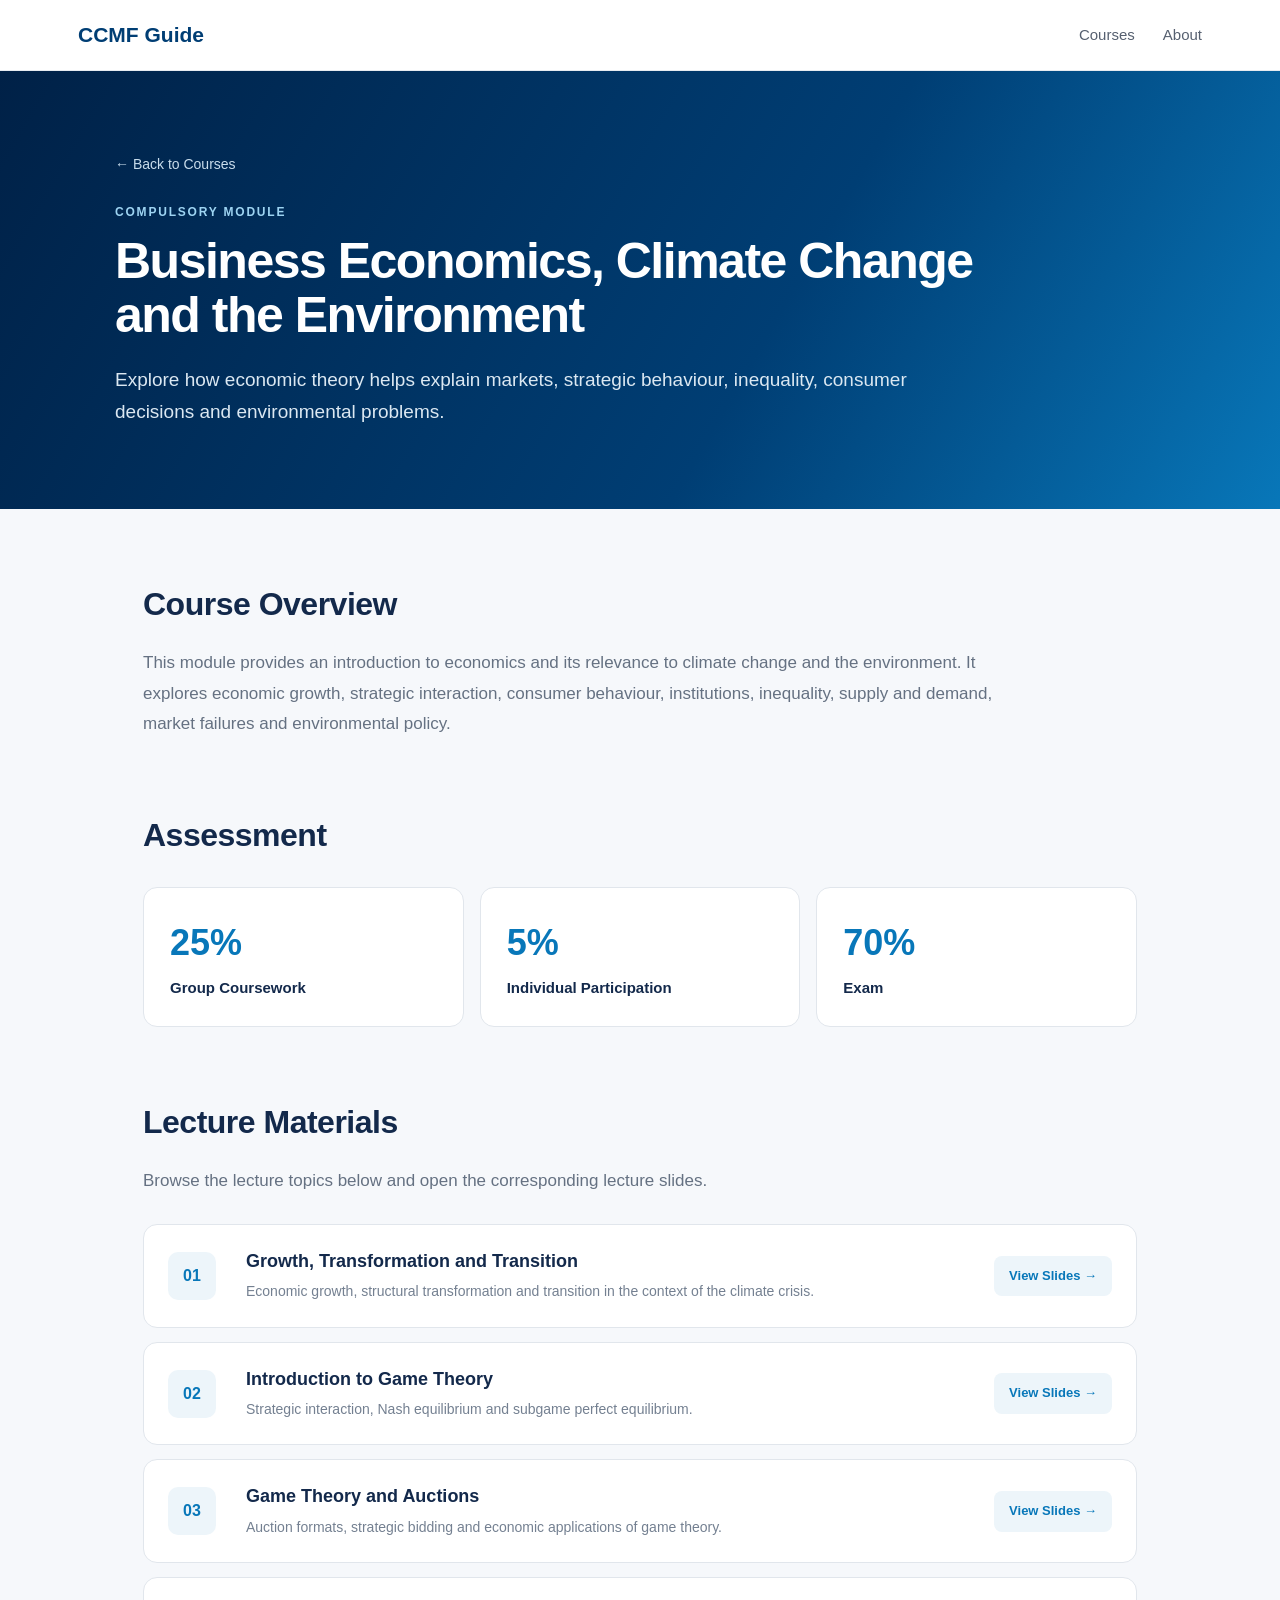
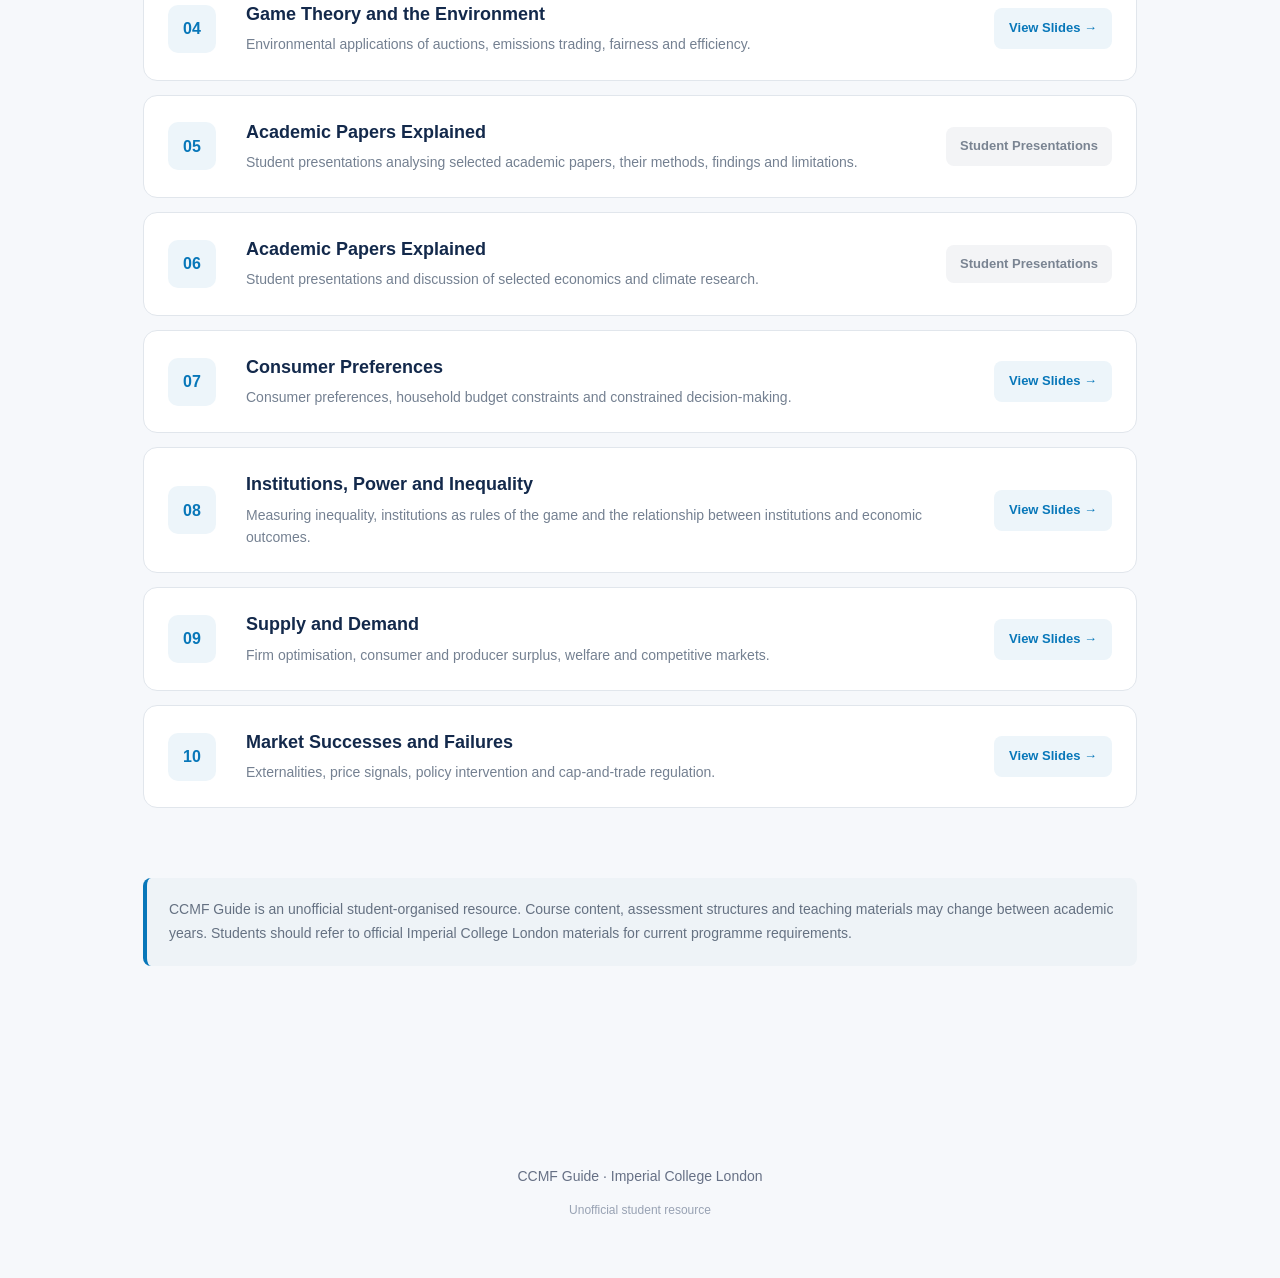
==== index.html @ 283e3bf5 "Update index.html" ====
<!DOCTYPE html>
<html lang="en">

<head>
  <meta charset="UTF-8">

  <meta
    name="viewport"
    content="width=device-width, initial-scale=1.0"
  >

  <title>
    Business Economics, Climate Change and the Environment | CCMF Guide
  </title>

  <link
    rel="stylesheet"
    href="style.css"
  >

  <style>

    .course-hero {
      background: linear-gradient(
        120deg,
        #002147,
        #003e74 60%,
        #0877b9
      );

      color: white;
      padding: 80px 28px;
    }


    .course-hero-inner {
      max-width: 1050px;
      margin: 0 auto;
    }


    .back-link {
      display: inline-block;
      margin-bottom: 28px;

      color: #c9ddec;
      font-size: 14px;
      text-decoration: none;
    }


    .back-link:hover {
      color: white;
    }


    .course-label {
      margin: 0 0 12px;

      color: #9dd4f2;

      font-size: 12px;
      font-weight: 700;

      letter-spacing: 1.8px;
      text-transform: uppercase;
    }


    .course-hero h1 {
      margin: 0 0 22px;

      max-width: 900px;

      font-size: 50px;
      line-height: 1.08;

      letter-spacing: -1.5px;
    }


    .course-subtitle {
      max-width: 800px;

      margin: 0;

      color: #dbe8f2;

      font-size: 19px;
      line-height: 1.7;
    }


    .course-container {
      max-width: 1050px;

      margin: 0 auto;

      padding: 70px 28px;
    }


    .course-section {
      margin-bottom: 70px;
    }


    .course-section h2 {
      margin: 0 0 18px;

      color: #13294b;

      font-size: 32px;

      letter-spacing: -0.5px;
    }


    .course-section > p {
      max-width: 880px;

      margin: 0;

      color: #657182;

      font-size: 17px;
      line-height: 1.8;
    }


    .assessment-grid {
      display: grid;

      grid-template-columns:
        repeat(3, 1fr);

      gap: 16px;

      margin-top: 26px;
    }


    .assessment-card {
      background: white;

      border: 1px solid #e1e6ec;

      border-radius: 14px;

      padding: 26px;
    }


    .assessment-value {
      margin-bottom: 4px;

      color: #0877b9;

      font-size: 36px;
      font-weight: 700;
    }


    .assessment-title {
      color: #13294b;

      font-size: 15px;
      font-weight: 600;
    }


    .lecture-list {
      display: flex;

      flex-direction: column;

      gap: 14px;

      margin-top: 28px;
    }


    .lecture {
      display: grid;

      grid-template-columns:
        58px 1fr auto;

      align-items: center;

      gap: 20px;

      padding: 24px;

      background: white;

      border: 1px solid #e1e6ec;

      border-radius: 14px;

      transition:
        transform 0.2s ease,
        box-shadow 0.2s ease,
        border-color 0.2s ease;
    }


    .lecture:hover {
      transform: translateY(-2px);

      border-color: #c8d7e4;

      box-shadow:
        0 10px 26px
        rgba(20, 50, 80, 0.08);
    }


    .lecture-number {
      width: 48px;
      height: 48px;

      display: flex;

      align-items: center;
      justify-content: center;

      border-radius: 10px;

      background: #edf5fa;

      color: #0877b9;

      font-weight: 700;
    }


    .lecture h3 {
      margin: 0 0 6px;

      color: #13294b;

      font-size: 18px;
      line-height: 1.4;
    }


    .lecture p {
      margin: 0;

      color: #748091;

      font-size: 14px;
      line-height: 1.6;
    }


    .slide-button {
      display: inline-block;

      padding: 10px 15px;

      border-radius: 8px;

      background: #edf5fa;

      color: #0877b9;

      font-size: 13px;
      font-weight: 600;

      text-decoration: none;

      white-space: nowrap;

      transition:
        background 0.2s ease,
        color 0.2s ease;
    }


    .slide-button:hover {
      background: #0877b9;
      color: white;
    }


    .presentation-label {
      display: inline-block;

      padding: 9px 14px;

      border-radius: 8px;

      background: #f3f4f6;

      color: #7a8492;

      font-size: 13px;
      font-weight: 600;

      white-space: nowrap;
    }


    .course-note {
      padding: 20px 22px;

      background: #eef3f7;

      border-left: 4px solid #0877b9;

      border-radius: 8px;

      color: #657182;

      font-size: 14px;
      line-height: 1.7;
    }


    @media (max-width: 760px) {

      .course-hero h1 {
        font-size: 40px;
      }


      .course-subtitle {
        font-size: 17px;
      }


      .assessment-grid {
        grid-template-columns: 1fr;
      }


      .lecture {
        grid-template-columns:
          50px 1fr;
      }


      .slide-button,
      .presentation-label {
        grid-column: 2;

        width: fit-content;

        margin-top: 4px;
      }

    }

  </style>

</head>


<body>


  <header class="navbar">

    <div class="nav-container">

      <a
        href="index.html"
        class="logo"
      >
        CCMF Guide
      </a>


      <nav>

        <a href="index.html#courses">
          Courses
        </a>

        <a href="index.html#about">
          About
        </a>

      </nav>

    </div>

  </header>



  <section class="course-hero">

    <div class="course-hero-inner">

      <a
        href="index.html"
        class="back-link"
      >
        ← Back to Courses
      </a>


      <p class="course-label">
        Compulsory Module
      </p>


      <h1>
        Business Economics, Climate Change and the Environment
      </h1>


      <p class="course-subtitle">

        Explore how economic theory helps explain
        markets, strategic behaviour, inequality,
        consumer decisions and environmental problems.

      </p>

    </div>

  </section>



  <main class="course-container">



    <section class="course-section">

      <h2>
        Course Overview
      </h2>


      <p>

        This module provides an introduction to economics
        and its relevance to climate change and the environment.

        It explores economic growth, strategic interaction,
        consumer behaviour, institutions, inequality,
        supply and demand, market failures
        and environmental policy.

      </p>

    </section>



    <section class="course-section">

      <h2>
        Assessment
      </h2>


      <div class="assessment-grid">


        <div class="assessment-card">

          <div class="assessment-value">
            25%
          </div>

          <div class="assessment-title">
            Group Coursework
          </div>

        </div>



        <div class="assessment-card">

          <div class="assessment-value">
            5%
          </div>

          <div class="assessment-title">
            Individual Participation
          </div>

        </div>



        <div class="assessment-card">

          <div class="assessment-value">
            70%
          </div>

          <div class="assessment-title">
            Exam
          </div>

        </div>


      </div>

    </section>



    <section class="course-section">

      <h2>
        Lecture Materials
      </h2>


      <p>

        Browse the lecture topics below and open
        the corresponding lecture slides.

      </p>



      <div class="lecture-list">



        <div class="lecture">

          <div class="lecture-number">
            01
          </div>


          <div>

            <h3>
              Growth, Transformation and Transition
            </h3>

            <p>
              Economic growth, structural transformation
              and transition in the context
              of the climate crisis.
            </p>

          </div>


          <a
            class="slide-button"
            href="slides/becce/BECCE%20-%20Lecture%201%20(1).pdf"
            target="_blank"
            rel="noopener noreferrer"
          >
            View Slides →
          </a>

        </div>



        <div class="lecture">

          <div class="lecture-number">
            02
          </div>


          <div>

            <h3>
              Introduction to Game Theory
            </h3>

            <p>
              Strategic interaction,
              Nash equilibrium
              and subgame perfect equilibrium.
            </p>

          </div>


          <a
            class="slide-button"
            href="slides/becce/BECCE%20-%20Lecture%202.pdf"
            target="_blank"
            rel="noopener noreferrer"
          >
            View Slides →
          </a>

        </div>



        <div class="lecture">

          <div class="lecture-number">
            03
          </div>


          <div>

            <h3>
              Game Theory and Auctions
            </h3>

            <p>
              Auction formats,
              strategic bidding
              and economic applications
              of game theory.
            </p>

          </div>


          <a
            class="slide-button"
            href="slides/becce/BECCE%20-%20Lecture%203%20-%20Stream%201.pdf"
            target="_blank"
            rel="noopener noreferrer"
          >
            View Slides →
          </a>

        </div>



        <div class="lecture">

          <div class="lecture-number">
            04
          </div>


          <div>

            <h3>
              Game Theory and the Environment
            </h3>

            <p>
              Environmental applications of auctions,
              emissions trading,
              fairness and efficiency.
            </p>

          </div>


          <a
            class="slide-button"
            href="slides/becce/BECCE%20-%20Lecture%204.pdf"
            target="_blank"
            rel="noopener noreferrer"
          >
            View Slides →
          </a>

        </div>



        <div class="lecture">

          <div class="lecture-number">
            05
          </div>


          <div>

            <h3>
              Academic Papers Explained
            </h3>

            <p>
              Student presentations analysing
              selected academic papers,
              their methods, findings
              and limitations.
            </p>

          </div>


          <span class="presentation-label">
            Student Presentations
          </span>

        </div>



        <div class="lecture">

          <div class="lecture-number">
            06
          </div>


          <div>

            <h3>
              Academic Papers Explained
            </h3>

            <p>
              Student presentations
              and discussion of selected
              economics and climate research.
            </p>

          </div>


          <span class="presentation-label">
            Student Presentations
          </span>

        </div>



        <div class="lecture">

          <div class="lecture-number">
            07
          </div>


          <div>

            <h3>
              Consumer Preferences
            </h3>

            <p>
              Consumer preferences,
              household budget constraints
              and constrained decision-making.
            </p>

          </div>


          <a
            class="slide-button"
            href="slides/becce/BECCE%20-%20Lecture%207.pdf"
            target="_blank"
            rel="noopener noreferrer"
          >
            View Slides →
          </a>

        </div>



        <div class="lecture">

          <div class="lecture-number">
            08
          </div>


          <div>

            <h3>
              Institutions, Power and Inequality
            </h3>

            <p>
              Measuring inequality,
              institutions as rules of the game
              and the relationship between
              institutions and economic outcomes.
            </p>

          </div>


          <a
            class="slide-button"
            href="slides/becce/BECCE%20-%20Lecture%208.pdf"
            target="_blank"
            rel="noopener noreferrer"
          >
            View Slides →
          </a>

        </div>



        <div class="lecture">

          <div class="lecture-number">
            09
          </div>


          <div>

            <h3>
              Supply and Demand
            </h3>

            <p>
              Firm optimisation,
              consumer and producer surplus,
              welfare
              and competitive markets.
            </p>

          </div>


          <a
            class="slide-button"
            href="slides/becce/BECCE%20-%20Lecture%209.pdf"
            target="_blank"
            rel="noopener noreferrer"
          >
            View Slides →
          </a>

        </div>



        <div class="lecture">

          <div class="lecture-number">
            10
          </div>


          <div>

            <h3>
              Market Successes and Failures
            </h3>

            <p>
              Externalities,
              price signals,
              policy intervention
              and cap-and-trade regulation.
            </p>

          </div>


          <a
            class="slide-button"
            href="slides/becce/BECCE%20-%20Lecture%2010.pdf"
            target="_blank"
            rel="noopener noreferrer"
          >
            View Slides →
          </a>

        </div>



      </div>

    </section>



    <section class="course-section">

      <div class="course-note">

        CCMF Guide is an unofficial student-organised resource.

        Course content, assessment structures
        and teaching materials may change
        between academic years.

        Students should refer to official
        Imperial College London materials
        for current programme requirements.

      </div>

    </section>


  </main>



  <footer>

    <p>
      CCMF Guide · Imperial College London
    </p>


    <p class="disclaimer">
      Unofficial student resource
    </p>

  </footer>


</body>

</html>
---- style.css ----
/* ------------------------------
   GLOBAL
-------------------------------- */

* {
  box-sizing: border-box;
}

html {
  scroll-behavior: smooth;
}

body {
  margin: 0;

  font-family:
    -apple-system,
    BlinkMacSystemFont,
    "Segoe UI",
    Roboto,
    Helvetica,
    Arial,
    sans-serif;

  color: #172033;

  background: #f6f8fb;

  line-height: 1.6;
}

a {
  text-decoration: none;
  color: inherit;
}


/* ------------------------------
   NAVIGATION
-------------------------------- */

.navbar {

  background: white;

  border-bottom: 1px solid #e7ebf0;

  position: sticky;

  top: 0;

  z-index: 100;
}


.nav-container {

  max-width: 1180px;

  margin: auto;

  padding: 18px 28px;

  display: flex;

  justify-content: space-between;

  align-items: center;
}


.logo {

  font-size: 21px;

  font-weight: 700;

  color: #003e74;
}


nav {

  display: flex;

  gap: 28px;
}


nav a {

  color: #566070;

  font-size: 15px;
}


nav a:hover {

  color: #003e74;
}


/* ------------------------------
   HERO
-------------------------------- */

.hero {

  min-height: 510px;

  display: flex;

  align-items: center;

  background:

    linear-gradient(
      120deg,
      #002147,
      #003e74 55%,
      #0877b9
    );

  color: white;
}


.hero-content {

  width: 100%;

  max-width: 1180px;

  margin: auto;

  padding: 90px 28px;
}


.hero-label {

  text-transform: uppercase;

  letter-spacing: 2px;

  font-size: 13px;

  font-weight: 600;

  opacity: 0.8;

  margin-bottom: 18px;
}


.hero h1 {

  font-size: 72px;

  line-height: 1;

  margin: 0 0 24px;

  letter-spacing: -2px;
}


.hero-description {

  max-width: 680px;

  font-size: 21px;

  color: #e5eef7;

  margin-bottom: 36px;
}


.primary-button {

  display: inline-block;

  background: white;

  color: #003e74;

  padding: 13px 22px;

  border-radius: 8px;

  font-weight: 600;

  transition: 0.2s;
}


.primary-button:hover {

  transform: translateY(-2px);

  box-shadow: 0 8px 20px rgba(0,0,0,0.15);
}


/* ------------------------------
   COURSES
-------------------------------- */

.courses-section {

  max-width: 1180px;

  margin: auto;

  padding: 90px 28px;
}


.section-heading {

  margin-bottom: 42px;
}


.section-label {

  color: #0877b9;

  font-size: 12px;

  font-weight: 700;

  letter-spacing: 1.6px;

  margin-bottom: 8px;
}


.section-heading h2,
.about-section h2 {

  margin: 0 0 12px;

  font-size: 38px;

  letter-spacing: -1px;

  color: #13294b;
}


.section-heading > p:last-child {

  color: #687385;

  font-size: 17px;
}


.course-grid {

  display: grid;

  grid-template-columns:
    repeat(3, 1fr);

  gap: 20px;
}


.course-card {

  background: white;

  border: 1px solid #e2e7ed;

  border-radius: 14px;

  min-height: 270px;

  padding: 28px;

  display: flex;

  flex-direction: column;

  transition: 0.2s ease;
}


.course-card h3 {

  color: #13294b;

  font-size: 20px;

  line-height: 1.3;

  margin: 18px 0 13px;
}


.course-card p {

  color: #697586;

  font-size: 15px;

  margin: 0;

  flex-grow: 1;
}


.course-number {

  color: #0877b9;

  font-size: 13px;

  font-weight: 700;

  letter-spacing: 1px;
}


.active-course {

  cursor: pointer;

  border-top:
    4px solid #0877b9;
}


.active-course:hover {

  transform:
    translateY(-5px);

  box-shadow:
    0 15px 35px rgba(20,50,80,0.10);
}


.view-course {

  margin-top: 24px;

  color: #0877b9;

  font-weight: 600;

  font-size: 14px;
}


.status {

  margin-top: 24px;

  color: #9aa3af;

  font-size: 13px;

  font-weight: 600;
}


/* ------------------------------
   ABOUT
-------------------------------- */

.about-section {

  background: white;

  border-top: 1px solid #e8ecf0;

  border-bottom: 1px solid #e8ecf0;
}


.about-section > div {

  max-width: 820px;

  margin: auto;

  padding: 85px 28px;
}


.about-section p {

  color: #687385;

  font-size: 17px;
}


/* ------------------------------
   FOOTER
-------------------------------- */

footer {

  text-align: center;

  padding: 45px 20px;

  color: #667085;

  font-size: 14px;
}


.disclaimer {

  font-size: 12px;

  color: #98a2b3;
}


/* ------------------------------
   RESPONSIVE
-------------------------------- */

@media (max-width: 900px) {

  .course-grid {

    grid-template-columns:
      repeat(2, 1fr);

  }


  .hero h1 {

    font-size: 55px;
  }

}


@media (max-width: 600px) {

  nav {

    display: none;
  }


  .hero {

    min-height: 430px;
  }


  .hero h1 {

    font-size: 44px;
  }


  .hero-description {

    font-size: 18px;
  }


  .course-grid {

    grid-template-columns: 1fr;
  }

}
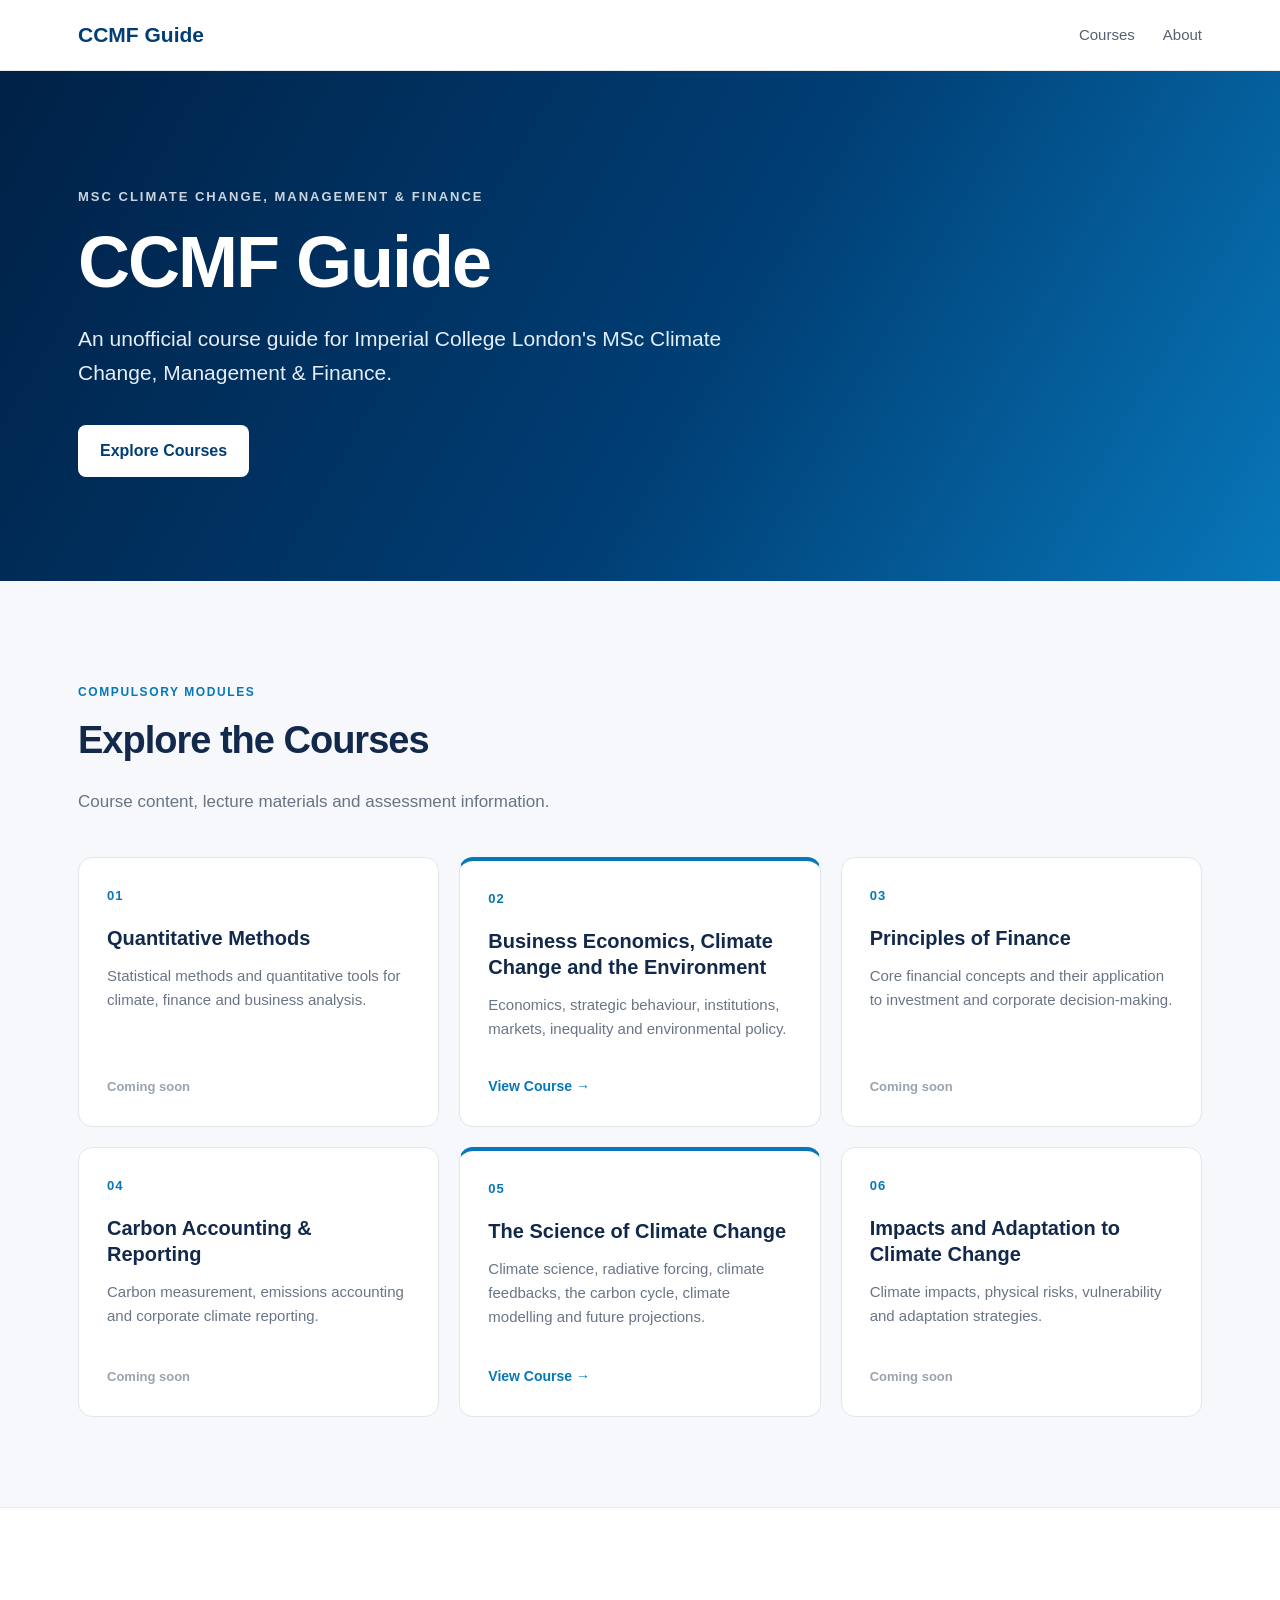
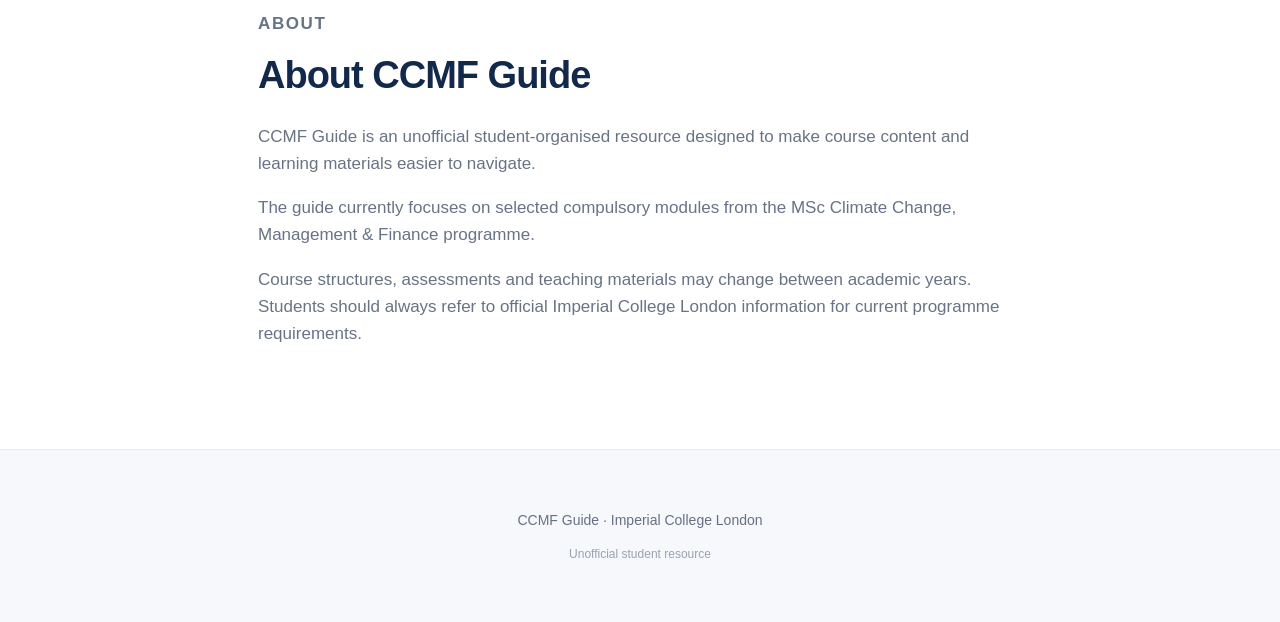
==== commit 8b874158: "Refactor index.html for better structure and clarity Removed extensive inline CSS styles and replace" ====
--- a/index.html
+++ b/index.html
@@ -2,6 +2,7 @@
 <html lang="en">
 
 <head>
+
   <meta charset="UTF-8">
 
   <meta
@@ -9,357 +10,20 @@
     content="width=device-width, initial-scale=1.0"
   >
 
-  <title>
-    Business Economics, Climate Change and the Environment | CCMF Guide
-  </title>
+  <title>CCMF Guide</title>
 
   <link
     rel="stylesheet"
     href="style.css"
   >
 
-  <style>
-
-    .course-hero {
-      background: linear-gradient(
-        120deg,
-        #002147,
-        #003e74 60%,
-        #0877b9
-      );
-
-      color: white;
-      padding: 80px 28px;
-    }
-
-
-    .course-hero-inner {
-      max-width: 1050px;
-      margin: 0 auto;
-    }
-
-
-    .back-link {
-      display: inline-block;
-      margin-bottom: 28px;
-
-      color: #c9ddec;
-      font-size: 14px;
-      text-decoration: none;
-    }
-
-
-    .back-link:hover {
-      color: white;
-    }
-
-
-    .course-label {
-      margin: 0 0 12px;
-
-      color: #9dd4f2;
-
-      font-size: 12px;
-      font-weight: 700;
-
-      letter-spacing: 1.8px;
-      text-transform: uppercase;
-    }
-
-
-    .course-hero h1 {
-      margin: 0 0 22px;
-
-      max-width: 900px;
-
-      font-size: 50px;
-      line-height: 1.08;
-
-      letter-spacing: -1.5px;
-    }
-
-
-    .course-subtitle {
-      max-width: 800px;
-
-      margin: 0;
-
-      color: #dbe8f2;
-
-      font-size: 19px;
-      line-height: 1.7;
-    }
-
-
-    .course-container {
-      max-width: 1050px;
-
-      margin: 0 auto;
-
-      padding: 70px 28px;
-    }
-
-
-    .course-section {
-      margin-bottom: 70px;
-    }
-
-
-    .course-section h2 {
-      margin: 0 0 18px;
-
-      color: #13294b;
-
-      font-size: 32px;
-
-      letter-spacing: -0.5px;
-    }
-
-
-    .course-section > p {
-      max-width: 880px;
-
-      margin: 0;
-
-      color: #657182;
-
-      font-size: 17px;
-      line-height: 1.8;
-    }
-
-
-    .assessment-grid {
-      display: grid;
-
-      grid-template-columns:
-        repeat(3, 1fr);
-
-      gap: 16px;
-
-      margin-top: 26px;
-    }
-
-
-    .assessment-card {
-      background: white;
-
-      border: 1px solid #e1e6ec;
-
-      border-radius: 14px;
-
-      padding: 26px;
-    }
-
-
-    .assessment-value {
-      margin-bottom: 4px;
-
-      color: #0877b9;
-
-      font-size: 36px;
-      font-weight: 700;
-    }
-
-
-    .assessment-title {
-      color: #13294b;
-
-      font-size: 15px;
-      font-weight: 600;
-    }
-
-
-    .lecture-list {
-      display: flex;
-
-      flex-direction: column;
-
-      gap: 14px;
-
-      margin-top: 28px;
-    }
-
-
-    .lecture {
-      display: grid;
-
-      grid-template-columns:
-        58px 1fr auto;
-
-      align-items: center;
-
-      gap: 20px;
-
-      padding: 24px;
-
-      background: white;
-
-      border: 1px solid #e1e6ec;
-
-      border-radius: 14px;
-
-      transition:
-        transform 0.2s ease,
-        box-shadow 0.2s ease,
-        border-color 0.2s ease;
-    }
-
-
-    .lecture:hover {
-      transform: translateY(-2px);
-
-      border-color: #c8d7e4;
-
-      box-shadow:
-        0 10px 26px
-        rgba(20, 50, 80, 0.08);
-    }
-
-
-    .lecture-number {
-      width: 48px;
-      height: 48px;
-
-      display: flex;
-
-      align-items: center;
-      justify-content: center;
-
-      border-radius: 10px;
-
-      background: #edf5fa;
-
-      color: #0877b9;
-
-      font-weight: 700;
-    }
-
-
-    .lecture h3 {
-      margin: 0 0 6px;
-
-      color: #13294b;
-
-      font-size: 18px;
-      line-height: 1.4;
-    }
-
-
-    .lecture p {
-      margin: 0;
-
-      color: #748091;
-
-      font-size: 14px;
-      line-height: 1.6;
-    }
-
-
-    .slide-button {
-      display: inline-block;
-
-      padding: 10px 15px;
-
-      border-radius: 8px;
-
-      background: #edf5fa;
-
-      color: #0877b9;
-
-      font-size: 13px;
-      font-weight: 600;
-
-      text-decoration: none;
-
-      white-space: nowrap;
-
-      transition:
-        background 0.2s ease,
-        color 0.2s ease;
-    }
-
-
-    .slide-button:hover {
-      background: #0877b9;
-      color: white;
-    }
-
-
-    .presentation-label {
-      display: inline-block;
-
-      padding: 9px 14px;
-
-      border-radius: 8px;
-
-      background: #f3f4f6;
-
-      color: #7a8492;
-
-      font-size: 13px;
-      font-weight: 600;
-
-      white-space: nowrap;
-    }
-
-
-    .course-note {
-      padding: 20px 22px;
-
-      background: #eef3f7;
-
-      border-left: 4px solid #0877b9;
-
-      border-radius: 8px;
-
-      color: #657182;
-
-      font-size: 14px;
-      line-height: 1.7;
-    }
-
-
-    @media (max-width: 760px) {
-
-      .course-hero h1 {
-        font-size: 40px;
-      }
-
-
-      .course-subtitle {
-        font-size: 17px;
-      }
-
-
-      .assessment-grid {
-        grid-template-columns: 1fr;
-      }
-
-
-      .lecture {
-        grid-template-columns:
-          50px 1fr;
-      }
-
-
-      .slide-button,
-      .presentation-label {
-        grid-column: 2;
-
-        width: fit-content;
-
-        margin-top: 4px;
-      }
-
-    }
-
-  </style>
-
 </head>
 
 
 <body>
 
+
+  <!-- NAVIGATION -->
 
   <header class="navbar">
 
@@ -375,11 +39,11 @@
 
       <nav>
 
-        <a href="index.html#courses">
+        <a href="#courses">
           Courses
         </a>
 
-        <a href="index.html#about">
+        <a href="#about">
           About
         </a>
 
@@ -391,119 +55,323 @@
 
 
 
-  <section class="course-hero">
-
-    <div class="course-hero-inner">
+  <!-- HERO -->
+
+  <section class="hero">
+
+    <div class="hero-content">
+
+      <p class="hero-label">
+        MSc Climate Change, Management &amp; Finance
+      </p>
+
+
+      <h1>
+        CCMF Guide
+      </h1>
+
+
+      <p class="hero-description">
+
+        An unofficial course guide for Imperial College London's
+        MSc Climate Change, Management &amp; Finance.
+
+      </p>
+
 
       <a
-        href="index.html"
-        class="back-link"
+        href="#courses"
+        class="primary-button"
       >
-        ← Back to Courses
+        Explore Courses
       </a>
 
-
-      <p class="course-label">
-        Compulsory Module
-      </p>
-
-
-      <h1>
-        Business Economics, Climate Change and the Environment
-      </h1>
-
-
-      <p class="course-subtitle">
-
-        Explore how economic theory helps explain
-        markets, strategic behaviour, inequality,
-        consumer decisions and environmental problems.
-
-      </p>
-
     </div>
 
   </section>
 
 
 
-  <main class="course-container">
-
-
-
-    <section class="course-section">
-
-      <h2>
-        Course Overview
-      </h2>
-
-
-      <p>
-
-        This module provides an introduction to economics
-        and its relevance to climate change and the environment.
-
-        It explores economic growth, strategic interaction,
-        consumer behaviour, institutions, inequality,
-        supply and demand, market failures
-        and environmental policy.
-
-      </p>
+  <main>
+
+
+
+    <!-- COURSES -->
+
+    <section
+      class="courses-section"
+      id="courses"
+    >
+
+
+      <div class="section-heading">
+
+        <p class="section-label">
+          COMPULSORY MODULES
+        </p>
+
+
+        <h2>
+          Explore the Courses
+        </h2>
+
+
+        <p>
+          Course content, lecture materials and assessment information.
+        </p>
+
+      </div>
+
+
+
+      <div class="course-grid">
+
+
+
+        <!-- COURSE 01 -->
+
+        <div class="course-card coming-soon">
+
+          <div class="course-number">
+            01
+          </div>
+
+
+          <h3>
+            Quantitative Methods
+          </h3>
+
+
+          <p>
+
+            Statistical methods and quantitative tools
+            for climate, finance and business analysis.
+
+          </p>
+
+
+          <span class="status">
+            Coming soon
+          </span>
+
+        </div>
+
+
+
+        <!-- COURSE 02 -->
+
+        <a
+          href="business-economics-climate-change-environment.html"
+          class="course-card active-course"
+        >
+
+          <div class="course-number">
+            02
+          </div>
+
+
+          <h3>
+            Business Economics, Climate Change and the Environment
+          </h3>
+
+
+          <p>
+
+            Economics, strategic behaviour, institutions,
+            markets, inequality and environmental policy.
+
+          </p>
+
+
+          <span class="view-course">
+            View Course →
+          </span>
+
+        </a>
+
+
+
+        <!-- COURSE 03 -->
+
+        <div class="course-card coming-soon">
+
+          <div class="course-number">
+            03
+          </div>
+
+
+          <h3>
+            Principles of Finance
+          </h3>
+
+
+          <p>
+
+            Core financial concepts
+            and their application to investment
+            and corporate decision-making.
+
+          </p>
+
+
+          <span class="status">
+            Coming soon
+          </span>
+
+        </div>
+
+
+
+        <!-- COURSE 04 -->
+
+        <div class="course-card coming-soon">
+
+          <div class="course-number">
+            04
+          </div>
+
+
+          <h3>
+            Carbon Accounting &amp; Reporting
+          </h3>
+
+
+          <p>
+
+            Carbon measurement,
+            emissions accounting
+            and corporate climate reporting.
+
+          </p>
+
+
+          <span class="status">
+            Coming soon
+          </span>
+
+        </div>
+
+
+
+        <!-- COURSE 05 -->
+
+        <a
+          href="science-of-climate-change.html"
+          class="course-card active-course"
+        >
+
+          <div class="course-number">
+            05
+          </div>
+
+
+          <h3>
+            The Science of Climate Change
+          </h3>
+
+
+          <p>
+
+            Climate science,
+            radiative forcing,
+            climate feedbacks,
+            the carbon cycle,
+            climate modelling
+            and future projections.
+
+          </p>
+
+
+          <span class="view-course">
+            View Course →
+          </span>
+
+        </a>
+
+
+
+        <!-- COURSE 06 -->
+
+        <div class="course-card coming-soon">
+
+          <div class="course-number">
+            06
+          </div>
+
+
+          <h3>
+            Impacts and Adaptation to Climate Change
+          </h3>
+
+
+          <p>
+
+            Climate impacts,
+            physical risks,
+            vulnerability
+            and adaptation strategies.
+
+          </p>
+
+
+          <span class="status">
+            Coming soon
+          </span>
+
+        </div>
+
+
+
+      </div>
 
     </section>
 
 
 
-    <section class="course-section">
-
-      <h2>
-        Assessment
-      </h2>
-
-
-      <div class="assessment-grid">
-
-
-        <div class="assessment-card">
-
-          <div class="assessment-value">
-            25%
-          </div>
-
-          <div class="assessment-title">
-            Group Coursework
-          </div>
-
-        </div>
-
-
-
-        <div class="assessment-card">
-
-          <div class="assessment-value">
-            5%
-          </div>
-
-          <div class="assessment-title">
-            Individual Participation
-          </div>
-
-        </div>
-
-
-
-        <div class="assessment-card">
-
-          <div class="assessment-value">
-            70%
-          </div>
-
-          <div class="assessment-title">
-            Exam
-          </div>
-
-        </div>
-
+    <!-- ABOUT -->
+
+    <section
+      class="about-section"
+      id="about"
+    >
+
+      <div>
+
+        <p class="section-label">
+          ABOUT
+        </p>
+
+
+        <h2>
+          About CCMF Guide
+        </h2>
+
+
+        <p>
+
+          CCMF Guide is an unofficial student-organised resource
+          designed to make course content and learning materials
+          easier to navigate.
+
+        </p>
+
+
+        <p>
+
+          The guide currently focuses on selected compulsory modules
+          from the MSc Climate Change, Management &amp; Finance programme.
+
+        </p>
+
+
+        <p>
+
+          Course structures, assessments and teaching materials may
+          change between academic years. Students should always refer
+          to official Imperial College London information for current
+          programme requirements.
+
+        </p>
 
       </div>
 
@@ -511,399 +379,11 @@
 
 
 
-    <section class="course-section">
-
-      <h2>
-        Lecture Materials
-      </h2>
-
-
-      <p>
-
-        Browse the lecture topics below and open
-        the corresponding lecture slides.
-
-      </p>
-
-
-
-      <div class="lecture-list">
-
-
-
-        <div class="lecture">
-
-          <div class="lecture-number">
-            01
-          </div>
-
-
-          <div>
-
-            <h3>
-              Growth, Transformation and Transition
-            </h3>
-
-            <p>
-              Economic growth, structural transformation
-              and transition in the context
-              of the climate crisis.
-            </p>
-
-          </div>
-
-
-          <a
-            class="slide-button"
-            href="slides/becce/BECCE%20-%20Lecture%201%20(1).pdf"
-            target="_blank"
-            rel="noopener noreferrer"
-          >
-            View Slides →
-          </a>
-
-        </div>
-
-
-
-        <div class="lecture">
-
-          <div class="lecture-number">
-            02
-          </div>
-
-
-          <div>
-
-            <h3>
-              Introduction to Game Theory
-            </h3>
-
-            <p>
-              Strategic interaction,
-              Nash equilibrium
-              and subgame perfect equilibrium.
-            </p>
-
-          </div>
-
-
-          <a
-            class="slide-button"
-            href="slides/becce/BECCE%20-%20Lecture%202.pdf"
-            target="_blank"
-            rel="noopener noreferrer"
-          >
-            View Slides →
-          </a>
-
-        </div>
-
-
-
-        <div class="lecture">
-
-          <div class="lecture-number">
-            03
-          </div>
-
-
-          <div>
-
-            <h3>
-              Game Theory and Auctions
-            </h3>
-
-            <p>
-              Auction formats,
-              strategic bidding
-              and economic applications
-              of game theory.
-            </p>
-
-          </div>
-
-
-          <a
-            class="slide-button"
-            href="slides/becce/BECCE%20-%20Lecture%203%20-%20Stream%201.pdf"
-            target="_blank"
-            rel="noopener noreferrer"
-          >
-            View Slides →
-          </a>
-
-        </div>
-
-
-
-        <div class="lecture">
-
-          <div class="lecture-number">
-            04
-          </div>
-
-
-          <div>
-
-            <h3>
-              Game Theory and the Environment
-            </h3>
-
-            <p>
-              Environmental applications of auctions,
-              emissions trading,
-              fairness and efficiency.
-            </p>
-
-          </div>
-
-
-          <a
-            class="slide-button"
-            href="slides/becce/BECCE%20-%20Lecture%204.pdf"
-            target="_blank"
-            rel="noopener noreferrer"
-          >
-            View Slides →
-          </a>
-
-        </div>
-
-
-
-        <div class="lecture">
-
-          <div class="lecture-number">
-            05
-          </div>
-
-
-          <div>
-
-            <h3>
-              Academic Papers Explained
-            </h3>
-
-            <p>
-              Student presentations analysing
-              selected academic papers,
-              their methods, findings
-              and limitations.
-            </p>
-
-          </div>
-
-
-          <span class="presentation-label">
-            Student Presentations
-          </span>
-
-        </div>
-
-
-
-        <div class="lecture">
-
-          <div class="lecture-number">
-            06
-          </div>
-
-
-          <div>
-
-            <h3>
-              Academic Papers Explained
-            </h3>
-
-            <p>
-              Student presentations
-              and discussion of selected
-              economics and climate research.
-            </p>
-
-          </div>
-
-
-          <span class="presentation-label">
-            Student Presentations
-          </span>
-
-        </div>
-
-
-
-        <div class="lecture">
-
-          <div class="lecture-number">
-            07
-          </div>
-
-
-          <div>
-
-            <h3>
-              Consumer Preferences
-            </h3>
-
-            <p>
-              Consumer preferences,
-              household budget constraints
-              and constrained decision-making.
-            </p>
-
-          </div>
-
-
-          <a
-            class="slide-button"
-            href="slides/becce/BECCE%20-%20Lecture%207.pdf"
-            target="_blank"
-            rel="noopener noreferrer"
-          >
-            View Slides →
-          </a>
-
-        </div>
-
-
-
-        <div class="lecture">
-
-          <div class="lecture-number">
-            08
-          </div>
-
-
-          <div>
-
-            <h3>
-              Institutions, Power and Inequality
-            </h3>
-
-            <p>
-              Measuring inequality,
-              institutions as rules of the game
-              and the relationship between
-              institutions and economic outcomes.
-            </p>
-
-          </div>
-
-
-          <a
-            class="slide-button"
-            href="slides/becce/BECCE%20-%20Lecture%208.pdf"
-            target="_blank"
-            rel="noopener noreferrer"
-          >
-            View Slides →
-          </a>
-
-        </div>
-
-
-
-        <div class="lecture">
-
-          <div class="lecture-number">
-            09
-          </div>
-
-
-          <div>
-
-            <h3>
-              Supply and Demand
-            </h3>
-
-            <p>
-              Firm optimisation,
-              consumer and producer surplus,
-              welfare
-              and competitive markets.
-            </p>
-
-          </div>
-
-
-          <a
-            class="slide-button"
-            href="slides/becce/BECCE%20-%20Lecture%209.pdf"
-            target="_blank"
-            rel="noopener noreferrer"
-          >
-            View Slides →
-          </a>
-
-        </div>
-
-
-
-        <div class="lecture">
-
-          <div class="lecture-number">
-            10
-          </div>
-
-
-          <div>
-
-            <h3>
-              Market Successes and Failures
-            </h3>
-
-            <p>
-              Externalities,
-              price signals,
-              policy intervention
-              and cap-and-trade regulation.
-            </p>
-
-          </div>
-
-
-          <a
-            class="slide-button"
-            href="slides/becce/BECCE%20-%20Lecture%2010.pdf"
-            target="_blank"
-            rel="noopener noreferrer"
-          >
-            View Slides →
-          </a>
-
-        </div>
-
-
-
-      </div>
-
-    </section>
-
-
-
-    <section class="course-section">
-
-      <div class="course-note">
-
-        CCMF Guide is an unofficial student-organised resource.
-
-        Course content, assessment structures
-        and teaching materials may change
-        between academic years.
-
-        Students should refer to official
-        Imperial College London materials
-        for current programme requirements.
-
-      </div>
-
-    </section>
-
-
   </main>
 
 
+
+  <!-- FOOTER -->
 
   <footer>
 
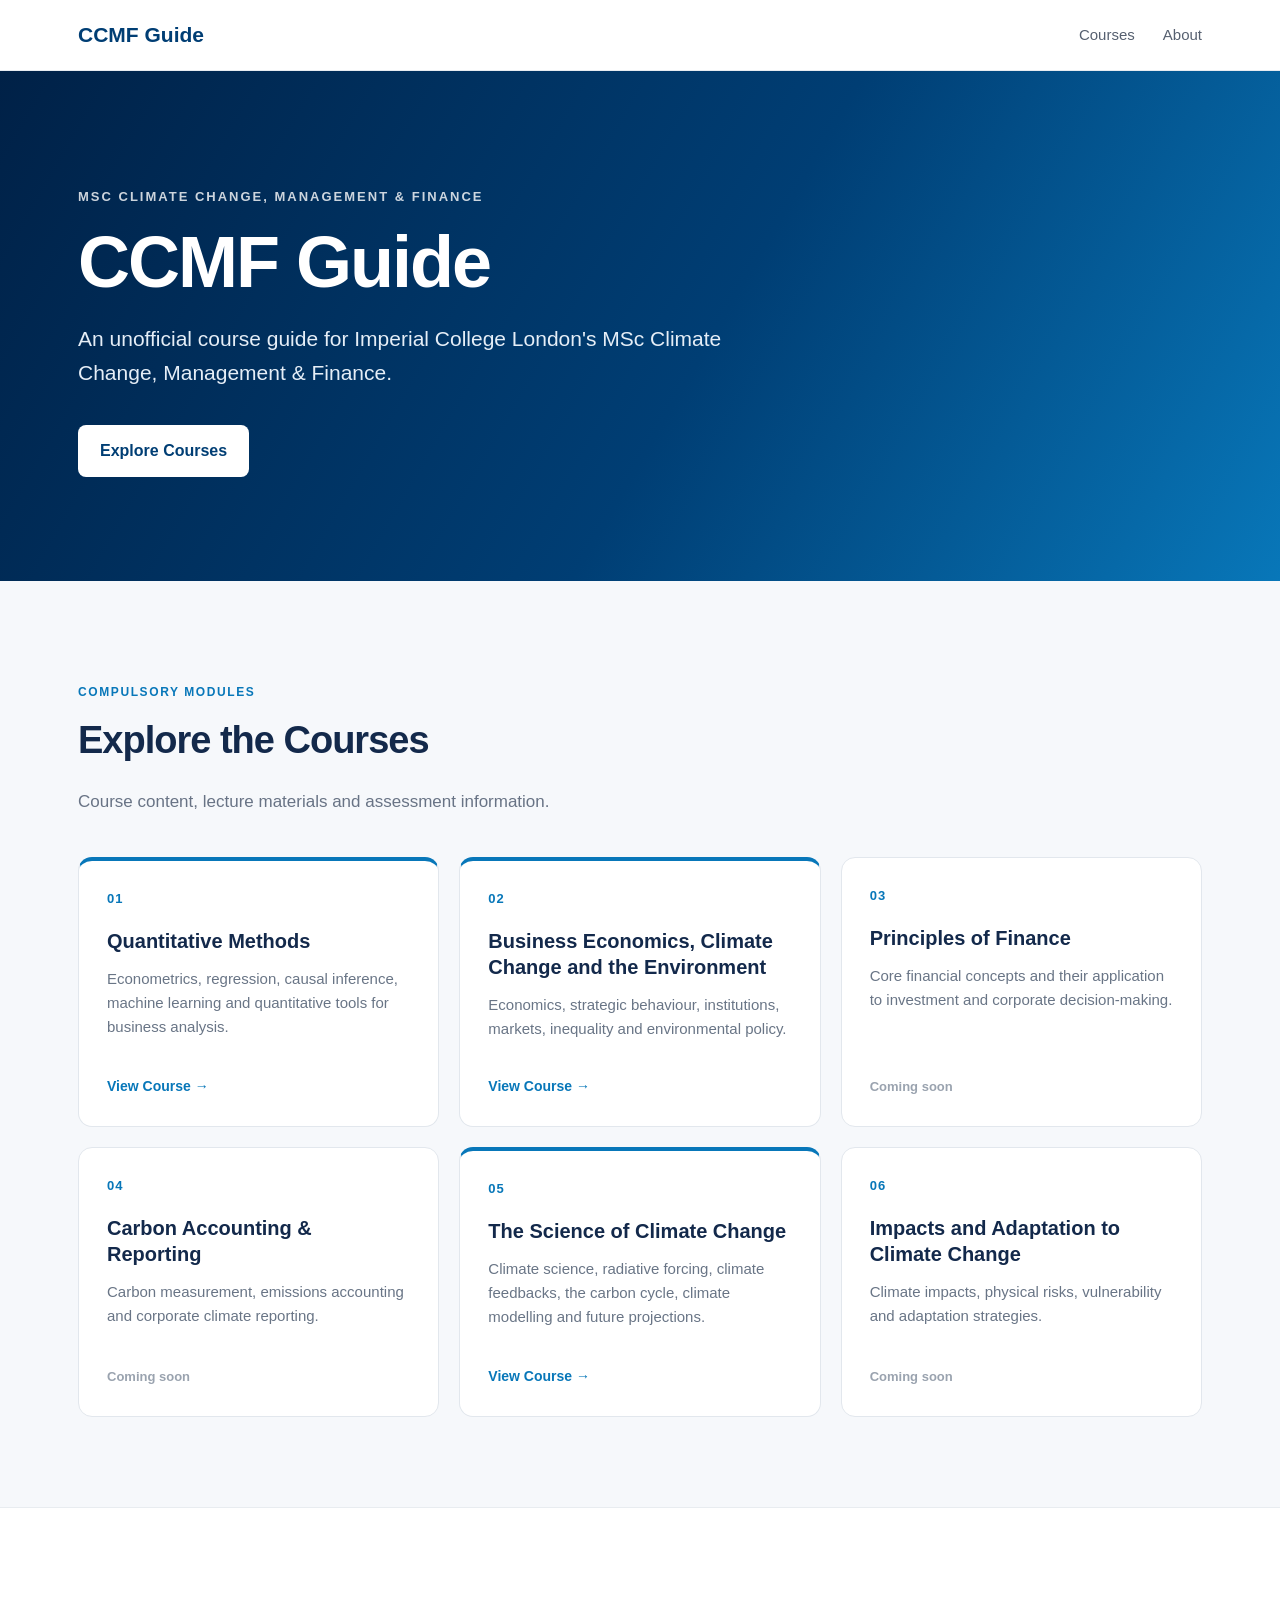
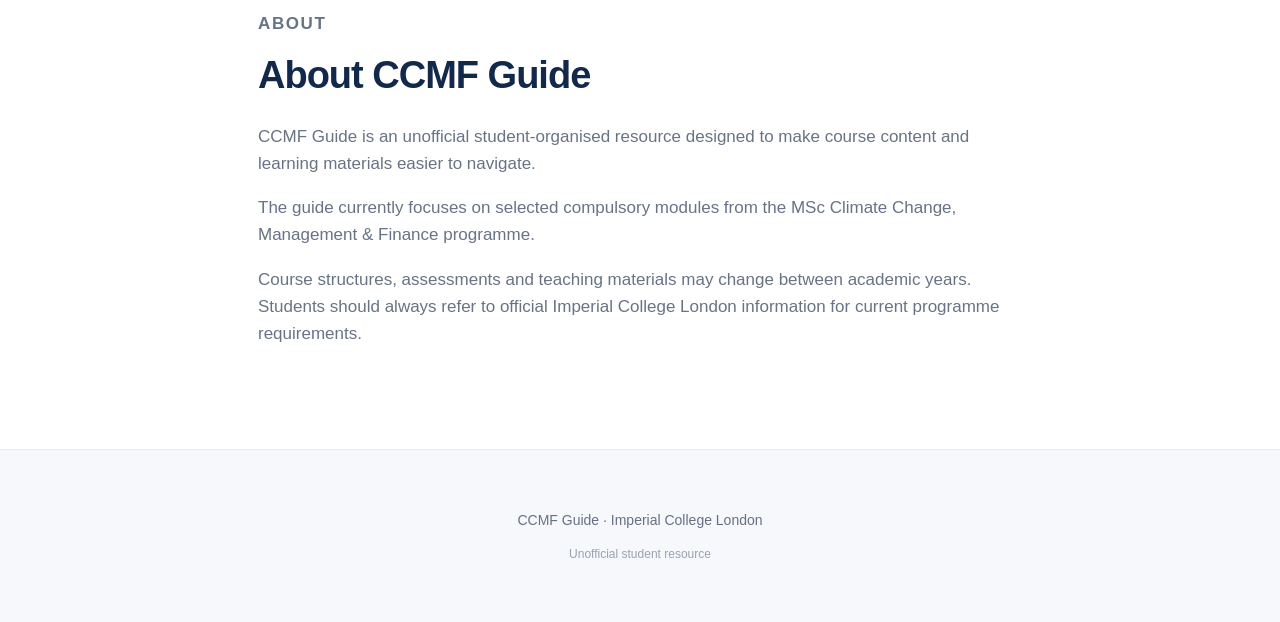
==== commit 04c51738: "Modify Course 01 card details in index.html Updated course card details for Course 01, changing the " ====
--- a/index.html
+++ b/index.html
@@ -130,7 +130,10 @@
 
         <!-- COURSE 01 -->
 
-        <div class="course-card coming-soon">
+        <a
+          href="quantitative-methods.html"
+          class="course-card active-course"
+        >
 
           <div class="course-number">
             01
@@ -144,17 +147,19 @@
 
           <p>
 
-            Statistical methods and quantitative tools
-            for climate, finance and business analysis.
-
-          </p>
-
-
-          <span class="status">
-            Coming soon
-          </span>
-
-        </div>
+            Econometrics, regression,
+            causal inference, machine learning
+            and quantitative tools
+            for business analysis.
+
+          </p>
+
+
+          <span class="view-course">
+            View Course →
+          </span>
+
+        </a>
 
 
 
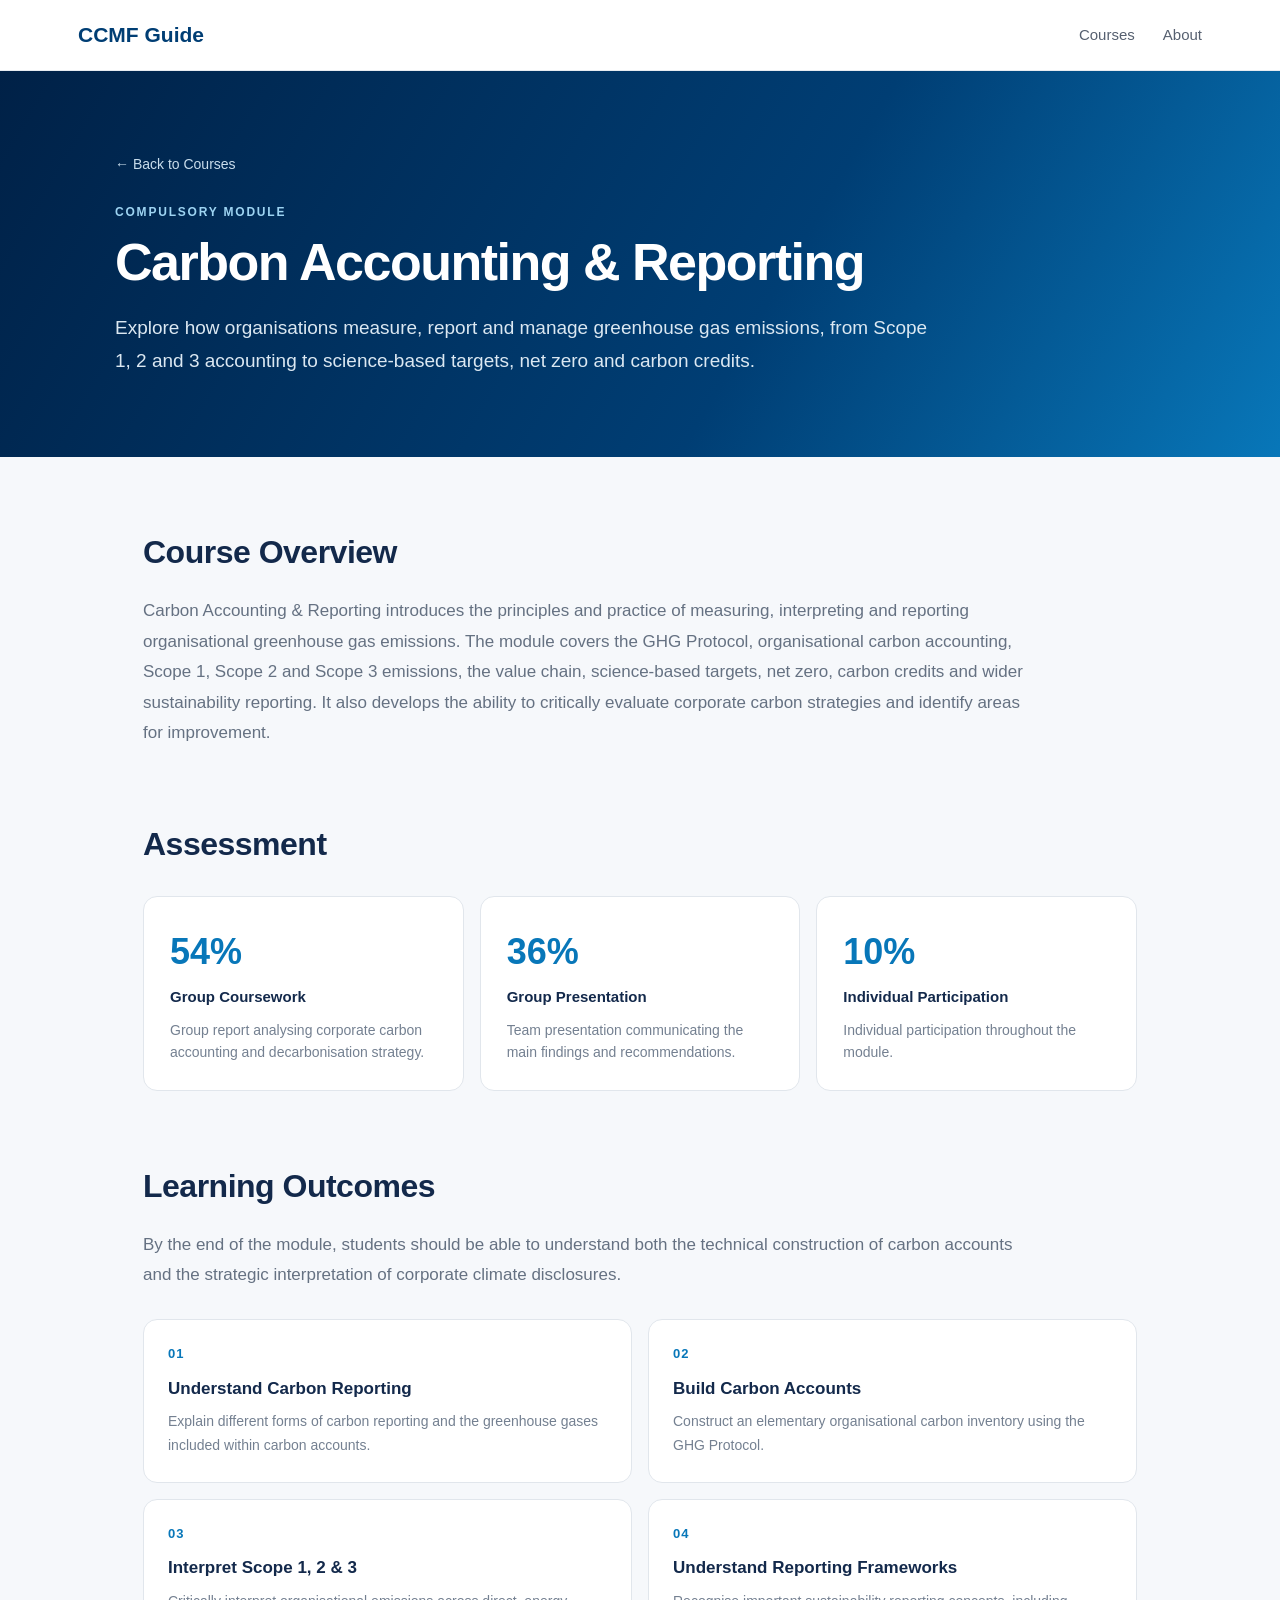
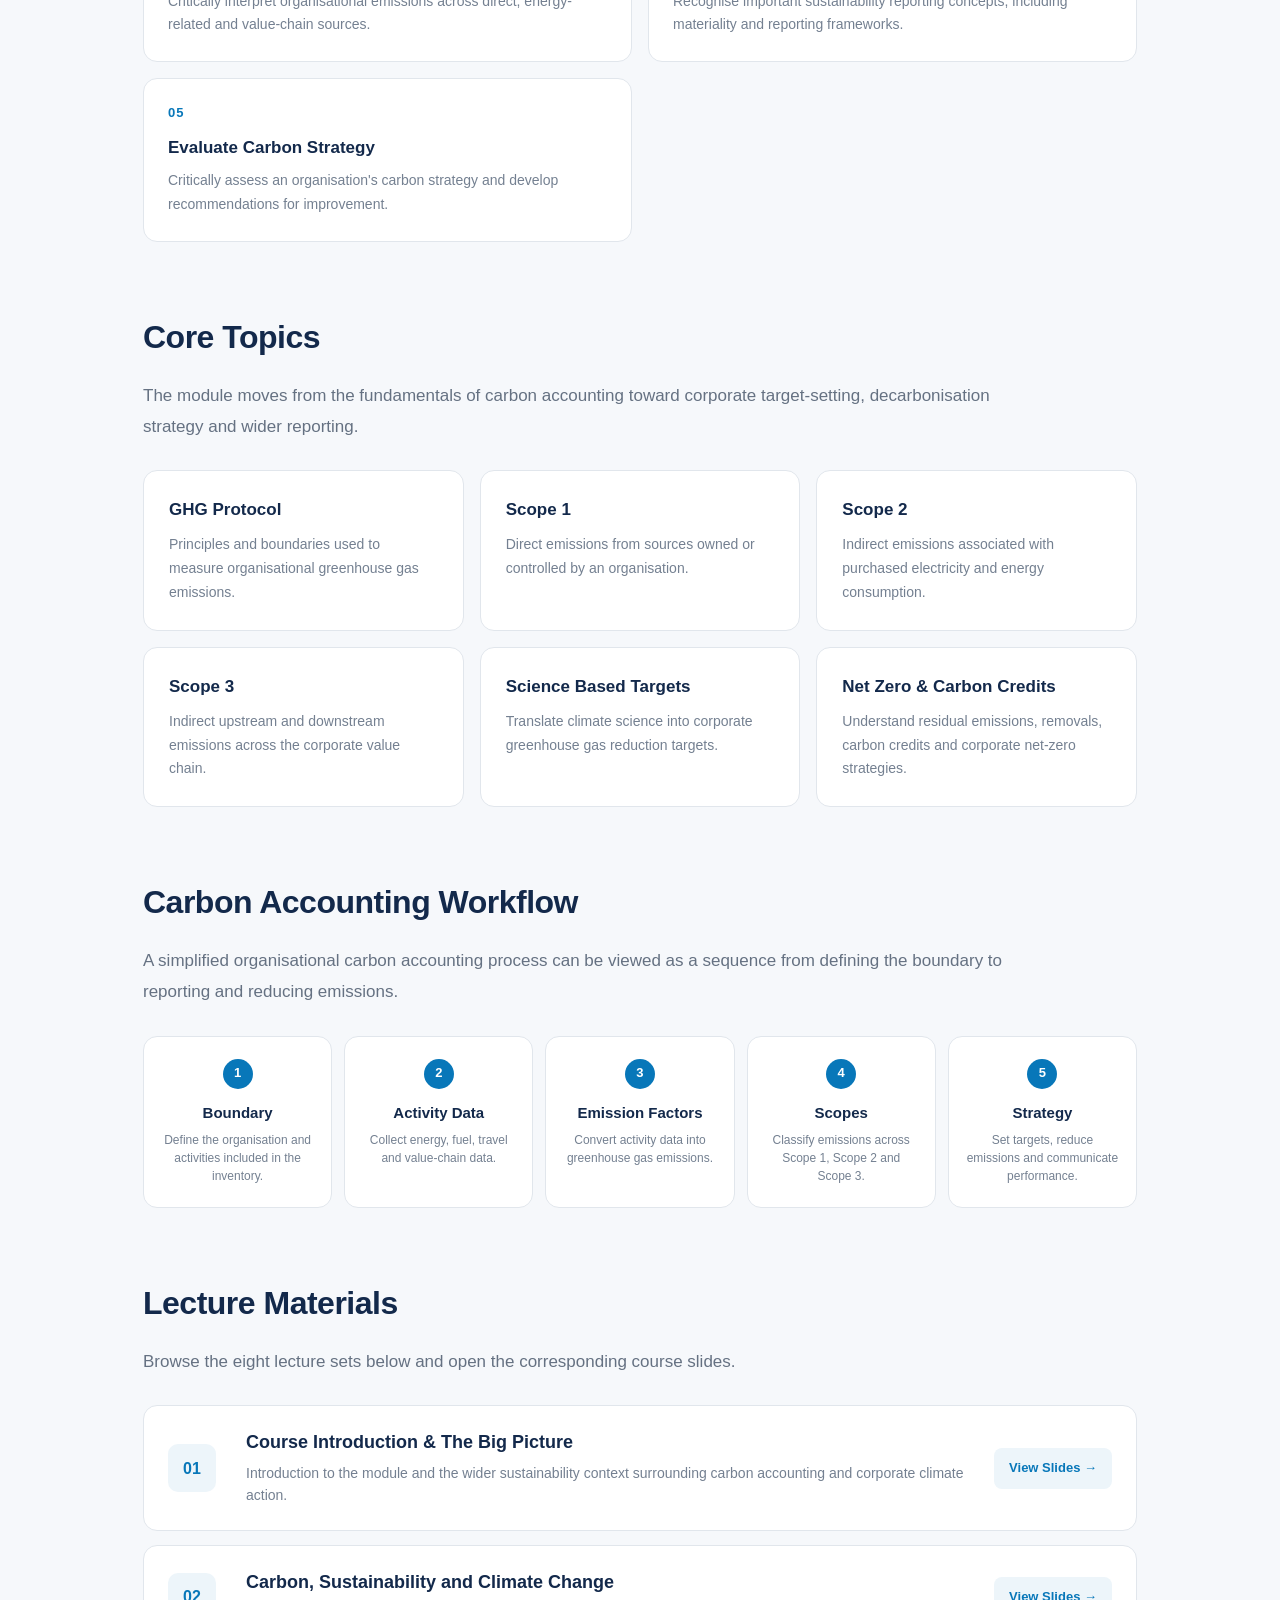
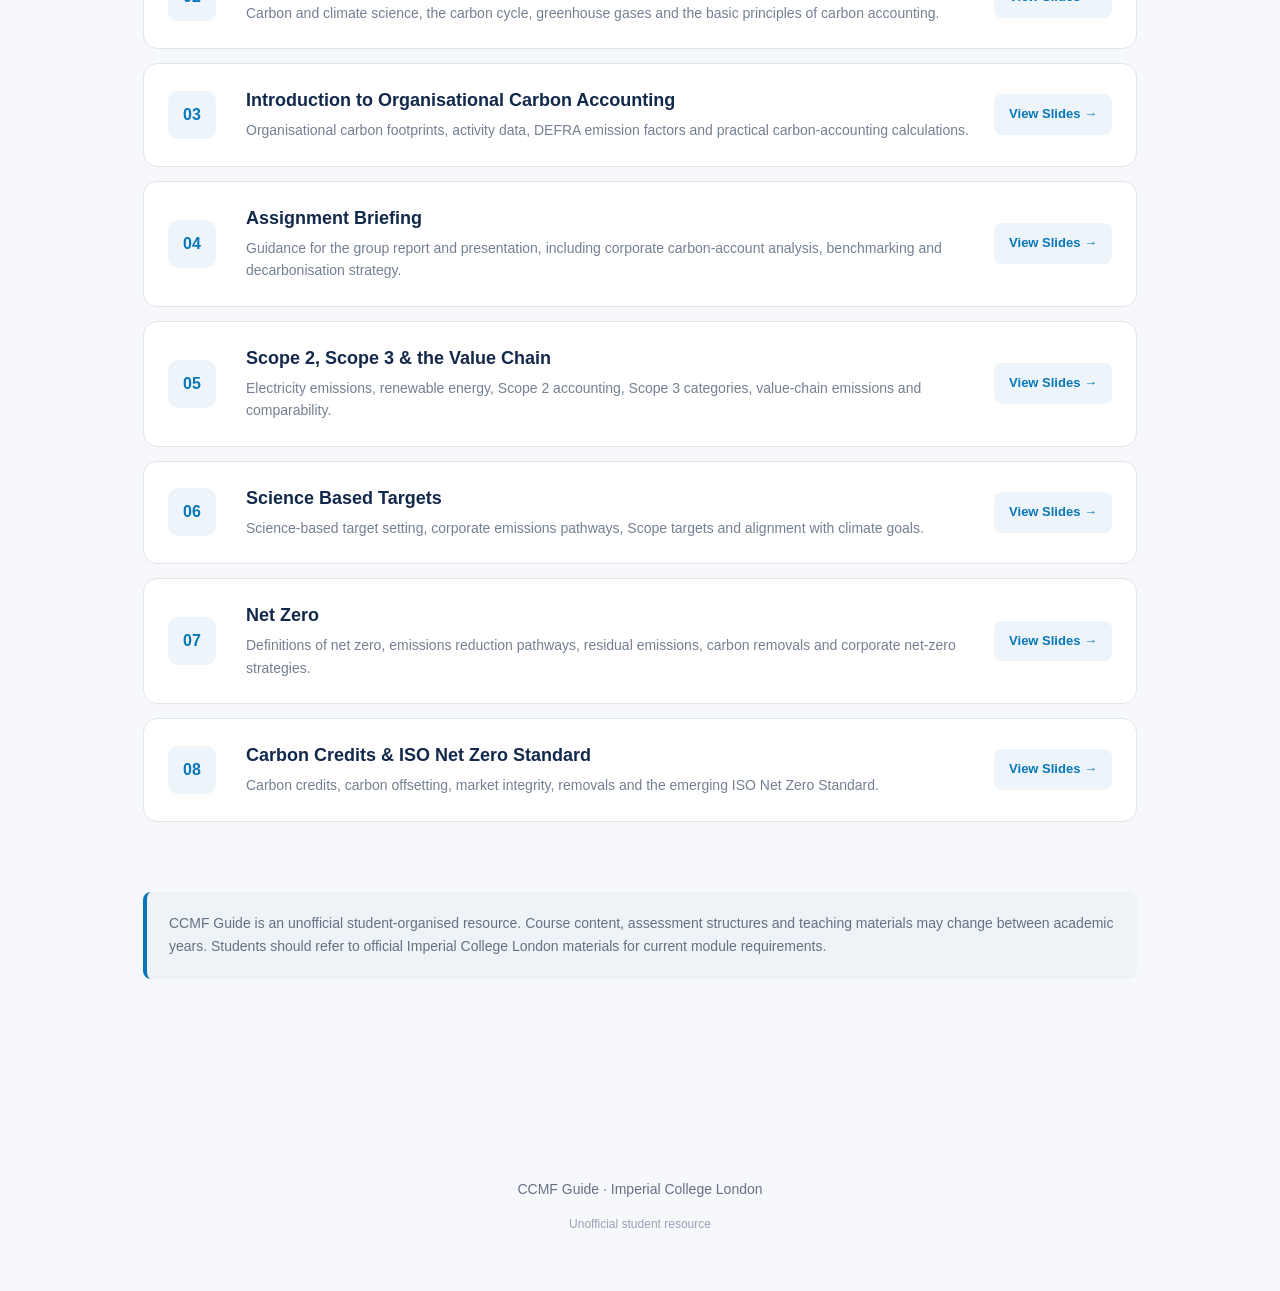
==== commit c7e671eb: "Revise title and improve layout styles in index.html Updated the title to include 'Carbon Accounting" ====
--- a/index.html
+++ b/index.html
@@ -10,20 +10,589 @@
     content="width=device-width, initial-scale=1.0"
   >
 
-  <title>CCMF Guide</title>
+  <title>
+    Carbon Accounting & Reporting | CCMF Guide
+  </title>
 
   <link
     rel="stylesheet"
     href="style.css"
   >
 
+
+  <style>
+
+    /* =========================
+       HERO
+    ========================== */
+
+    .course-hero {
+      background: linear-gradient(
+        120deg,
+        #002147,
+        #003e74 60%,
+        #0877b9
+      );
+
+      color: white;
+      padding: 80px 28px;
+    }
+
+
+    .course-hero-inner {
+      max-width: 1050px;
+      margin: 0 auto;
+    }
+
+
+    .back-link {
+      display: inline-block;
+      margin-bottom: 28px;
+
+      color: #c9ddec;
+      font-size: 14px;
+      text-decoration: none;
+    }
+
+
+    .back-link:hover {
+      color: white;
+    }
+
+
+    .course-label {
+      margin: 0 0 12px;
+
+      color: #9dd4f2;
+
+      font-size: 12px;
+      font-weight: 700;
+
+      letter-spacing: 1.8px;
+      text-transform: uppercase;
+    }
+
+
+    .course-hero h1 {
+      margin: 0 0 22px;
+
+      max-width: 900px;
+
+      font-size: 52px;
+      line-height: 1.08;
+
+      letter-spacing: -1.5px;
+    }
+
+
+    .course-subtitle {
+      max-width: 820px;
+
+      margin: 0;
+
+      color: #dbe8f2;
+
+      font-size: 19px;
+      line-height: 1.7;
+    }
+
+
+
+    /* =========================
+       MAIN
+    ========================== */
+
+    .course-container {
+      max-width: 1050px;
+
+      margin: 0 auto;
+
+      padding: 70px 28px;
+    }
+
+
+    .course-section {
+      margin-bottom: 70px;
+    }
+
+
+    .course-section h2 {
+      margin: 0 0 18px;
+
+      color: #13294b;
+
+      font-size: 32px;
+
+      letter-spacing: -0.5px;
+    }
+
+
+    .course-section > p {
+      max-width: 900px;
+
+      margin: 0;
+
+      color: #657182;
+
+      font-size: 17px;
+      line-height: 1.8;
+    }
+
+
+
+    /* =========================
+       ASSESSMENT
+    ========================== */
+
+    .assessment-grid {
+      display: grid;
+
+      grid-template-columns: repeat(3, 1fr);
+
+      gap: 16px;
+
+      margin-top: 26px;
+    }
+
+
+    .assessment-card {
+      background: white;
+
+      border: 1px solid #e1e6ec;
+
+      border-radius: 14px;
+
+      padding: 26px;
+    }
+
+
+    .assessment-value {
+      margin-bottom: 4px;
+
+      color: #0877b9;
+
+      font-size: 36px;
+      font-weight: 700;
+    }
+
+
+    .assessment-title {
+      color: #13294b;
+
+      font-size: 15px;
+      font-weight: 600;
+    }
+
+
+    .assessment-card p {
+      margin: 10px 0 0;
+
+      color: #748091;
+
+      font-size: 14px;
+      line-height: 1.6;
+    }
+
+
+
+    /* =========================
+       LEARNING OUTCOMES
+    ========================== */
+
+    .outcomes-grid {
+      display: grid;
+
+      grid-template-columns:
+        repeat(2, 1fr);
+
+      gap: 16px;
+
+      margin-top: 28px;
+    }
+
+
+    .outcome-card {
+      background: white;
+
+      border: 1px solid #e1e6ec;
+
+      border-radius: 14px;
+
+      padding: 24px;
+    }
+
+
+    .outcome-number {
+      margin-bottom: 10px;
+
+      color: #0877b9;
+
+      font-size: 13px;
+
+      font-weight: 700;
+
+      letter-spacing: 1px;
+    }
+
+
+    .outcome-card h3 {
+      margin: 0 0 8px;
+
+      color: #13294b;
+
+      font-size: 17px;
+    }
+
+
+    .outcome-card p {
+      margin: 0;
+
+      color: #748091;
+
+      font-size: 14px;
+
+      line-height: 1.7;
+    }
+
+
+
+    /* =========================
+       CORE TOPICS
+    ========================== */
+
+    .topic-grid {
+      display: grid;
+
+      grid-template-columns:
+        repeat(3, 1fr);
+
+      gap: 16px;
+
+      margin-top: 28px;
+    }
+
+
+    .topic-card {
+      padding: 25px;
+
+      background: white;
+
+      border: 1px solid #e1e6ec;
+
+      border-radius: 14px;
+    }
+
+
+    .topic-card h3 {
+      margin: 0 0 10px;
+
+      color: #13294b;
+
+      font-size: 17px;
+    }
+
+
+    .topic-card p {
+      margin: 0;
+
+      color: #748091;
+
+      font-size: 14px;
+
+      line-height: 1.7;
+    }
+
+
+
+    /* =========================
+       CARBON ACCOUNTING FLOW
+    ========================== */
+
+    .workflow {
+      display: grid;
+
+      grid-template-columns:
+        repeat(5, 1fr);
+
+      gap: 12px;
+
+      margin-top: 28px;
+    }
+
+
+    .workflow-step {
+      padding: 22px 16px;
+
+      background: white;
+
+      border: 1px solid #e1e6ec;
+
+      border-radius: 14px;
+
+      text-align: center;
+    }
+
+
+    .workflow-number {
+      width: 30px;
+      height: 30px;
+
+      margin: 0 auto 12px;
+
+      display: flex;
+      align-items: center;
+      justify-content: center;
+
+      border-radius: 50%;
+
+      background: #0877b9;
+
+      color: white;
+
+      font-size: 13px;
+      font-weight: 700;
+    }
+
+
+    .workflow-step h3 {
+      margin: 0 0 6px;
+
+      color: #13294b;
+
+      font-size: 15px;
+    }
+
+
+    .workflow-step p {
+      margin: 0;
+
+      color: #748091;
+
+      font-size: 12px;
+
+      line-height: 1.5;
+    }
+
+
+
+    /* =========================
+       LECTURES
+    ========================== */
+
+    .lecture-list {
+      display: flex;
+
+      flex-direction: column;
+
+      gap: 14px;
+
+      margin-top: 28px;
+    }
+
+
+    .lecture {
+      display: grid;
+
+      grid-template-columns:
+        58px 1fr auto;
+
+      align-items: center;
+
+      gap: 20px;
+
+      padding: 24px;
+
+      background: white;
+
+      border: 1px solid #e1e6ec;
+
+      border-radius: 14px;
+
+      transition:
+        transform 0.2s ease,
+        box-shadow 0.2s ease,
+        border-color 0.2s ease;
+    }
+
+
+    .lecture:hover {
+      transform: translateY(-2px);
+
+      border-color: #c8d7e4;
+
+      box-shadow:
+        0 10px 26px
+        rgba(20, 50, 80, 0.08);
+    }
+
+
+    .lecture-number {
+      width: 48px;
+      height: 48px;
+
+      display: flex;
+
+      align-items: center;
+      justify-content: center;
+
+      border-radius: 10px;
+
+      background: #edf5fa;
+
+      color: #0877b9;
+
+      font-weight: 700;
+    }
+
+
+    .lecture h3 {
+      margin: 0 0 6px;
+
+      color: #13294b;
+
+      font-size: 18px;
+      line-height: 1.4;
+    }
+
+
+    .lecture p {
+      margin: 0;
+
+      color: #748091;
+
+      font-size: 14px;
+      line-height: 1.6;
+    }
+
+
+    .slide-button {
+      display: inline-block;
+
+      padding: 10px 15px;
+
+      border-radius: 8px;
+
+      background: #edf5fa;
+
+      color: #0877b9;
+
+      font-size: 13px;
+      font-weight: 600;
+
+      text-decoration: none;
+
+      white-space: nowrap;
+
+      transition:
+        background 0.2s ease,
+        color 0.2s ease;
+    }
+
+
+    .slide-button:hover {
+      background: #0877b9;
+      color: white;
+    }
+
+
+
+    /* =========================
+       COURSE NOTE
+    ========================== */
+
+    .course-note {
+      padding: 20px 22px;
+
+      background: #eef3f7;
+
+      border-left: 4px solid #0877b9;
+
+      border-radius: 8px;
+
+      color: #657182;
+
+      font-size: 14px;
+
+      line-height: 1.7;
+    }
+
+
+
+    /* =========================
+       RESPONSIVE
+    ========================== */
+
+    @media (max-width: 900px) {
+
+      .topic-grid {
+        grid-template-columns: 1fr;
+      }
+
+
+      .workflow {
+        grid-template-columns:
+          repeat(2, 1fr);
+      }
+
+    }
+
+
+    @media (max-width: 760px) {
+
+      .course-hero h1 {
+        font-size: 40px;
+      }
+
+
+      .course-subtitle {
+        font-size: 17px;
+      }
+
+
+      .assessment-grid {
+        grid-template-columns: 1fr;
+      }
+
+
+      .outcomes-grid {
+        grid-template-columns: 1fr;
+      }
+
+
+      .lecture {
+        grid-template-columns:
+          50px 1fr;
+      }
+
+
+      .slide-button {
+        grid-column: 2;
+
+        width: fit-content;
+
+        margin-top: 4px;
+      }
+
+
+      .workflow {
+        grid-template-columns: 1fr;
+      }
+
+    }
+
+  </style>
+
 </head>
 
 
+
 <body>
 
 
-  <!-- NAVIGATION -->
+
+  <!-- =========================
+       NAVIGATION
+  ========================== -->
 
   <header class="navbar">
 
@@ -39,11 +608,11 @@
 
       <nav>
 
-        <a href="#courses">
+        <a href="index.html#courses">
           Courses
         </a>
 
-        <a href="#about">
+        <a href="index.html#about">
           About
         </a>
 
@@ -55,273 +624,934 @@
 
 
 
-  <!-- HERO -->
-
-  <section class="hero">
-
-    <div class="hero-content">
-
-      <p class="hero-label">
-        MSc Climate Change, Management &amp; Finance
+  <!-- =========================
+       HERO
+  ========================== -->
+
+  <section class="course-hero">
+
+    <div class="course-hero-inner">
+
+      <a
+        href="index.html"
+        class="back-link"
+      >
+        ← Back to Courses
+      </a>
+
+
+      <p class="course-label">
+        Compulsory Module
       </p>
 
 
       <h1>
-        CCMF Guide
+        Carbon Accounting &amp; Reporting
       </h1>
 
 
-      <p class="hero-description">
-
-        An unofficial course guide for Imperial College London's
-        MSc Climate Change, Management &amp; Finance.
+      <p class="course-subtitle">
+
+        Explore how organisations measure,
+        report and manage greenhouse gas emissions,
+        from Scope 1, 2 and 3 accounting
+        to science-based targets,
+        net zero
+        and carbon credits.
 
       </p>
 
-
-      <a
-        href="#courses"
-        class="primary-button"
-      >
-        Explore Courses
-      </a>
-
     </div>
 
   </section>
 
 
 
-  <main>
-
-
-
-    <!-- COURSES -->
-
-    <section
-      class="courses-section"
-      id="courses"
-    >
-
-
-      <div class="section-heading">
-
-        <p class="section-label">
-          COMPULSORY MODULES
-        </p>
-
-
-        <h2>
-          Explore the Courses
-        </h2>
-
-
-        <p>
-          Course content, lecture materials and assessment information.
-        </p>
+  <main class="course-container">
+
+
+
+    <!-- =========================
+         COURSE OVERVIEW
+    ========================== -->
+
+    <section class="course-section">
+
+      <h2>
+        Course Overview
+      </h2>
+
+
+      <p>
+
+        Carbon Accounting &amp; Reporting introduces
+        the principles and practice of measuring,
+        interpreting and reporting organisational
+        greenhouse gas emissions.
+
+        The module covers the GHG Protocol,
+        organisational carbon accounting,
+        Scope 1, Scope 2 and Scope 3 emissions,
+        the value chain,
+        science-based targets,
+        net zero,
+        carbon credits
+        and wider sustainability reporting.
+
+        It also develops the ability
+        to critically evaluate corporate carbon strategies
+        and identify areas for improvement.
+
+      </p>
+
+    </section>
+
+
+
+    <!-- =========================
+         ASSESSMENT
+    ========================== -->
+
+    <section class="course-section">
+
+      <h2>
+        Assessment
+      </h2>
+
+
+      <div class="assessment-grid">
+
+
+        <div class="assessment-card">
+
+          <div class="assessment-value">
+            54%
+          </div>
+
+
+          <div class="assessment-title">
+            Group Coursework
+          </div>
+
+
+          <p>
+            Group report analysing
+            corporate carbon accounting
+            and decarbonisation strategy.
+          </p>
+
+        </div>
+
+
+
+        <div class="assessment-card">
+
+          <div class="assessment-value">
+            36%
+          </div>
+
+
+          <div class="assessment-title">
+            Group Presentation
+          </div>
+
+
+          <p>
+            Team presentation
+            communicating the main findings
+            and recommendations.
+          </p>
+
+        </div>
+
+
+
+        <div class="assessment-card">
+
+          <div class="assessment-value">
+            10%
+          </div>
+
+
+          <div class="assessment-title">
+            Individual Participation
+          </div>
+
+
+          <p>
+            Individual participation
+            throughout the module.
+          </p>
+
+        </div>
+
 
       </div>
 
-
-
-      <div class="course-grid">
-
-
-
-        <!-- COURSE 01 -->
-
-        <a
-          href="quantitative-methods.html"
-          class="course-card active-course"
-        >
-
-          <div class="course-number">
+    </section>
+
+
+
+    <!-- =========================
+         LEARNING OUTCOMES
+    ========================== -->
+
+    <section class="course-section">
+
+      <h2>
+        Learning Outcomes
+      </h2>
+
+
+      <p>
+
+        By the end of the module,
+        students should be able to understand
+        both the technical construction of carbon accounts
+        and the strategic interpretation
+        of corporate climate disclosures.
+
+      </p>
+
+
+      <div class="outcomes-grid">
+
+
+
+        <div class="outcome-card">
+
+          <div class="outcome-number">
             01
           </div>
 
 
           <h3>
-            Quantitative Methods
+            Understand Carbon Reporting
           </h3>
 
 
           <p>
-
-            Econometrics, regression,
-            causal inference, machine learning
-            and quantitative tools
-            for business analysis.
-
-          </p>
-
-
-          <span class="view-course">
-            View Course →
-          </span>
-
-        </a>
-
-
-
-        <!-- COURSE 02 -->
-
-        <a
-          href="business-economics-climate-change-environment.html"
-          class="course-card active-course"
-        >
-
-          <div class="course-number">
+            Explain different forms of carbon reporting
+            and the greenhouse gases
+            included within carbon accounts.
+          </p>
+
+        </div>
+
+
+
+        <div class="outcome-card">
+
+          <div class="outcome-number">
             02
           </div>
 
 
           <h3>
-            Business Economics, Climate Change and the Environment
+            Build Carbon Accounts
           </h3>
 
 
           <p>
-
-            Economics, strategic behaviour, institutions,
-            markets, inequality and environmental policy.
-
-          </p>
-
-
-          <span class="view-course">
-            View Course →
-          </span>
-
-        </a>
-
-
-
-        <!-- COURSE 03 -->
-
-        <div class="course-card coming-soon">
-
-          <div class="course-number">
+            Construct an elementary
+            organisational carbon inventory
+            using the GHG Protocol.
+          </p>
+
+        </div>
+
+
+
+        <div class="outcome-card">
+
+          <div class="outcome-number">
             03
           </div>
 
 
           <h3>
-            Principles of Finance
+            Interpret Scope 1, 2 &amp; 3
           </h3>
 
 
           <p>
-
-            Core financial concepts
-            and their application to investment
-            and corporate decision-making.
-
-          </p>
-
-
-          <span class="status">
-            Coming soon
-          </span>
-
-        </div>
-
-
-
-        <!-- COURSE 04 -->
-
-        <div class="course-card coming-soon">
-
-          <div class="course-number">
+            Critically interpret
+            organisational emissions
+            across direct,
+            energy-related
+            and value-chain sources.
+          </p>
+
+        </div>
+
+
+
+        <div class="outcome-card">
+
+          <div class="outcome-number">
             04
           </div>
 
 
           <h3>
-            Carbon Accounting &amp; Reporting
+            Understand Reporting Frameworks
           </h3>
 
 
           <p>
-
-            Carbon measurement,
-            emissions accounting
-            and corporate climate reporting.
-
-          </p>
-
-
-          <span class="status">
-            Coming soon
-          </span>
-
-        </div>
-
-
-
-        <!-- COURSE 05 -->
-
-        <a
-          href="science-of-climate-change.html"
-          class="course-card active-course"
-        >
-
-          <div class="course-number">
+            Recognise important sustainability
+            reporting concepts,
+            including materiality
+            and reporting frameworks.
+          </p>
+
+        </div>
+
+
+
+        <div class="outcome-card">
+
+          <div class="outcome-number">
             05
           </div>
 
 
           <h3>
-            The Science of Climate Change
+            Evaluate Carbon Strategy
           </h3>
 
 
           <p>
-
-            Climate science,
-            radiative forcing,
-            climate feedbacks,
-            the carbon cycle,
-            climate modelling
-            and future projections.
-
-          </p>
-
-
-          <span class="view-course">
-            View Course →
-          </span>
-
-        </a>
-
-
-
-        <!-- COURSE 06 -->
-
-        <div class="course-card coming-soon">
-
-          <div class="course-number">
+            Critically assess
+            an organisation's carbon strategy
+            and develop recommendations
+            for improvement.
+          </p>
+
+        </div>
+
+
+
+      </div>
+
+    </section>
+
+
+
+    <!-- =========================
+         CORE TOPICS
+    ========================== -->
+
+    <section class="course-section">
+
+      <h2>
+        Core Topics
+      </h2>
+
+
+      <p>
+
+        The module moves from the fundamentals
+        of carbon accounting
+        toward corporate target-setting,
+        decarbonisation strategy
+        and wider reporting.
+
+      </p>
+
+
+      <div class="topic-grid">
+
+
+
+        <div class="topic-card">
+
+          <h3>
+            GHG Protocol
+          </h3>
+
+
+          <p>
+            Principles and boundaries
+            used to measure
+            organisational greenhouse gas emissions.
+          </p>
+
+        </div>
+
+
+
+        <div class="topic-card">
+
+          <h3>
+            Scope 1
+          </h3>
+
+
+          <p>
+            Direct emissions
+            from sources owned
+            or controlled
+            by an organisation.
+          </p>
+
+        </div>
+
+
+
+        <div class="topic-card">
+
+          <h3>
+            Scope 2
+          </h3>
+
+
+          <p>
+            Indirect emissions
+            associated with purchased electricity
+            and energy consumption.
+          </p>
+
+        </div>
+
+
+
+        <div class="topic-card">
+
+          <h3>
+            Scope 3
+          </h3>
+
+
+          <p>
+            Indirect upstream
+            and downstream emissions
+            across the corporate value chain.
+          </p>
+
+        </div>
+
+
+
+        <div class="topic-card">
+
+          <h3>
+            Science Based Targets
+          </h3>
+
+
+          <p>
+            Translate climate science
+            into corporate
+            greenhouse gas reduction targets.
+          </p>
+
+        </div>
+
+
+
+        <div class="topic-card">
+
+          <h3>
+            Net Zero &amp; Carbon Credits
+          </h3>
+
+
+          <p>
+            Understand residual emissions,
+            removals,
+            carbon credits
+            and corporate net-zero strategies.
+          </p>
+
+        </div>
+
+
+
+      </div>
+
+    </section>
+
+
+
+    <!-- =========================
+         CARBON ACCOUNTING WORKFLOW
+    ========================== -->
+
+    <section class="course-section">
+
+      <h2>
+        Carbon Accounting Workflow
+      </h2>
+
+
+      <p>
+
+        A simplified organisational carbon accounting
+        process can be viewed as a sequence
+        from defining the boundary
+        to reporting and reducing emissions.
+
+      </p>
+
+
+      <div class="workflow">
+
+
+
+        <div class="workflow-step">
+
+          <div class="workflow-number">
+            1
+          </div>
+
+
+          <h3>
+            Boundary
+          </h3>
+
+
+          <p>
+            Define the organisation
+            and activities
+            included in the inventory.
+          </p>
+
+        </div>
+
+
+
+        <div class="workflow-step">
+
+          <div class="workflow-number">
+            2
+          </div>
+
+
+          <h3>
+            Activity Data
+          </h3>
+
+
+          <p>
+            Collect energy,
+            fuel,
+            travel
+            and value-chain data.
+          </p>
+
+        </div>
+
+
+
+        <div class="workflow-step">
+
+          <div class="workflow-number">
+            3
+          </div>
+
+
+          <h3>
+            Emission Factors
+          </h3>
+
+
+          <p>
+            Convert activity data
+            into greenhouse gas emissions.
+          </p>
+
+        </div>
+
+
+
+        <div class="workflow-step">
+
+          <div class="workflow-number">
+            4
+          </div>
+
+
+          <h3>
+            Scopes
+          </h3>
+
+
+          <p>
+            Classify emissions
+            across Scope 1,
+            Scope 2
+            and Scope 3.
+          </p>
+
+        </div>
+
+
+
+        <div class="workflow-step">
+
+          <div class="workflow-number">
+            5
+          </div>
+
+
+          <h3>
+            Strategy
+          </h3>
+
+
+          <p>
+            Set targets,
+            reduce emissions
+            and communicate performance.
+          </p>
+
+        </div>
+
+
+
+      </div>
+
+    </section>
+
+
+
+    <!-- =========================
+         LECTURE MATERIALS
+    ========================== -->
+
+    <section class="course-section">
+
+      <h2>
+        Lecture Materials
+      </h2>
+
+
+      <p>
+
+        Browse the eight lecture sets below
+        and open the corresponding course slides.
+
+      </p>
+
+
+      <div class="lecture-list">
+
+
+
+        <!-- LECTURE 01 -->
+
+        <div class="lecture">
+
+          <div class="lecture-number">
+            01
+          </div>
+
+
+          <div>
+
+            <h3>
+              Course Introduction &amp; The Big Picture
+            </h3>
+
+
+            <p>
+              Introduction to the module
+              and the wider sustainability context
+              surrounding carbon accounting
+              and corporate climate action.
+            </p>
+
+          </div>
+
+
+          <a
+            class="slide-button"
+            href="slides/car/IB%20CA%202025_Lecture%201_Intro%20and%20Big%20Picture_handout%20(1).pdf"
+            target="_blank"
+            rel="noopener noreferrer"
+          >
+            View Slides →
+          </a>
+
+        </div>
+
+
+
+        <!-- LECTURE 02 -->
+
+        <div class="lecture">
+
+          <div class="lecture-number">
+            02
+          </div>
+
+
+          <div>
+
+            <h3>
+              Carbon, Sustainability and Climate Change
+            </h3>
+
+
+            <p>
+              Carbon and climate science,
+              the carbon cycle,
+              greenhouse gases
+              and the basic principles
+              of carbon accounting.
+            </p>
+
+          </div>
+
+
+          <a
+            class="slide-button"
+            href="slides/car/IB%20CA%202025_Lecture%202_Intro%20Carbon%20and%20CA_handou.pdf"
+            target="_blank"
+            rel="noopener noreferrer"
+          >
+            View Slides →
+          </a>
+
+        </div>
+
+
+
+        <!-- LECTURE 03 -->
+
+        <div class="lecture">
+
+          <div class="lecture-number">
+            03
+          </div>
+
+
+          <div>
+
+            <h3>
+              Introduction to Organisational Carbon Accounting
+            </h3>
+
+
+            <p>
+              Organisational carbon footprints,
+              activity data,
+              DEFRA emission factors
+              and practical carbon-accounting calculations.
+            </p>
+
+          </div>
+
+
+          <a
+            class="slide-button"
+            href="slides/car/IB%20CA%202025_Lecture%203_Intro%20to%20Org%20Carbon%20Acctg_CA%20Exercise%20(1).pdf"
+            target="_blank"
+            rel="noopener noreferrer"
+          >
+            View Slides →
+          </a>
+
+        </div>
+
+
+
+        <!-- LECTURE 04 -->
+
+        <div class="lecture">
+
+          <div class="lecture-number">
+            04
+          </div>
+
+
+          <div>
+
+            <h3>
+              Assignment Briefing
+            </h3>
+
+
+            <p>
+              Guidance for the group report
+              and presentation,
+              including corporate carbon-account analysis,
+              benchmarking
+              and decarbonisation strategy.
+            </p>
+
+          </div>
+
+
+          <a
+            class="slide-button"
+            href="slides/car/IB%20CA%202025_Lecture%204_Assignment%20Briefing.pdf"
+            target="_blank"
+            rel="noopener noreferrer"
+          >
+            View Slides →
+          </a>
+
+        </div>
+
+
+
+        <!-- LECTURE 05 -->
+
+        <div class="lecture">
+
+          <div class="lecture-number">
+            05
+          </div>
+
+
+          <div>
+
+            <h3>
+              Scope 2, Scope 3 &amp; the Value Chain
+            </h3>
+
+
+            <p>
+              Electricity emissions,
+              renewable energy,
+              Scope 2 accounting,
+              Scope 3 categories,
+              value-chain emissions
+              and comparability.
+            </p>
+
+          </div>
+
+
+          <a
+            class="slide-button"
+            href="slides/car/IB%20CA%202025_Lecture%205_Scope%202%20and%203_handout%20(1).pdf"
+            target="_blank"
+            rel="noopener noreferrer"
+          >
+            View Slides →
+          </a>
+
+        </div>
+
+
+
+        <!-- LECTURE 06 -->
+
+        <div class="lecture">
+
+          <div class="lecture-number">
             06
           </div>
 
 
-          <h3>
-            Impacts and Adaptation to Climate Change
-          </h3>
-
-
-          <p>
-
-            Climate impacts,
-            physical risks,
-            vulnerability
-            and adaptation strategies.
-
-          </p>
-
-
-          <span class="status">
-            Coming soon
-          </span>
+          <div>
+
+            <h3>
+              Science Based Targets
+            </h3>
+
+
+            <p>
+              Science-based target setting,
+              corporate emissions pathways,
+              Scope targets
+              and alignment with climate goals.
+            </p>
+
+          </div>
+
+
+          <a
+            class="slide-button"
+            href="slides/car/IB%20CA%202025_Lecture%206_Science%20Based%20Targets_handout%20(1).pdf"
+            target="_blank"
+            rel="noopener noreferrer"
+          >
+            View Slides →
+          </a>
+
+        </div>
+
+
+
+        <!-- LECTURE 07 -->
+
+        <div class="lecture">
+
+          <div class="lecture-number">
+            07
+          </div>
+
+
+          <div>
+
+            <h3>
+              Net Zero
+            </h3>
+
+
+            <p>
+              Definitions of net zero,
+              emissions reduction pathways,
+              residual emissions,
+              carbon removals
+              and corporate net-zero strategies.
+            </p>
+
+          </div>
+
+
+          <a
+            class="slide-button"
+            href="slides/car/IB%20CA%202025_Lecture%207_Net%20Zero_handout.pdf"
+            target="_blank"
+            rel="noopener noreferrer"
+          >
+            View Slides →
+          </a>
+
+        </div>
+
+
+
+        <!-- LECTURE 08 -->
+
+        <div class="lecture">
+
+          <div class="lecture-number">
+            08
+          </div>
+
+
+          <div>
+
+            <h3>
+              Carbon Credits &amp; ISO Net Zero Standard
+            </h3>
+
+
+            <p>
+              Carbon credits,
+              carbon offsetting,
+              market integrity,
+              removals
+              and the emerging ISO Net Zero Standard.
+            </p>
+
+          </div>
+
+
+          <a
+            class="slide-button"
+            href="slides/car/IB%20CA%202025_Lecture%208_Carbon%20Credits%20and%20ISO%20Net%20Zero_handout.pdf"
+            target="_blank"
+            rel="noopener noreferrer"
+          >
+            View Slides →
+          </a>
 
         </div>
 
@@ -333,50 +1563,24 @@
 
 
 
-    <!-- ABOUT -->
-
-    <section
-      class="about-section"
-      id="about"
-    >
-
-      <div>
-
-        <p class="section-label">
-          ABOUT
-        </p>
-
-
-        <h2>
-          About CCMF Guide
-        </h2>
-
-
-        <p>
-
-          CCMF Guide is an unofficial student-organised resource
-          designed to make course content and learning materials
-          easier to navigate.
-
-        </p>
-
-
-        <p>
-
-          The guide currently focuses on selected compulsory modules
-          from the MSc Climate Change, Management &amp; Finance programme.
-
-        </p>
-
-
-        <p>
-
-          Course structures, assessments and teaching materials may
-          change between academic years. Students should always refer
-          to official Imperial College London information for current
-          programme requirements.
-
-        </p>
+    <!-- =========================
+         DISCLAIMER
+    ========================== -->
+
+    <section class="course-section">
+
+      <div class="course-note">
+
+        CCMF Guide is an unofficial student-organised resource.
+
+        Course content,
+        assessment structures
+        and teaching materials may change
+        between academic years.
+
+        Students should refer to official
+        Imperial College London materials
+        for current module requirements.
 
       </div>
 
@@ -388,7 +1592,9 @@
 
 
 
-  <!-- FOOTER -->
+  <!-- =========================
+       FOOTER
+  ========================== -->
 
   <footer>
 
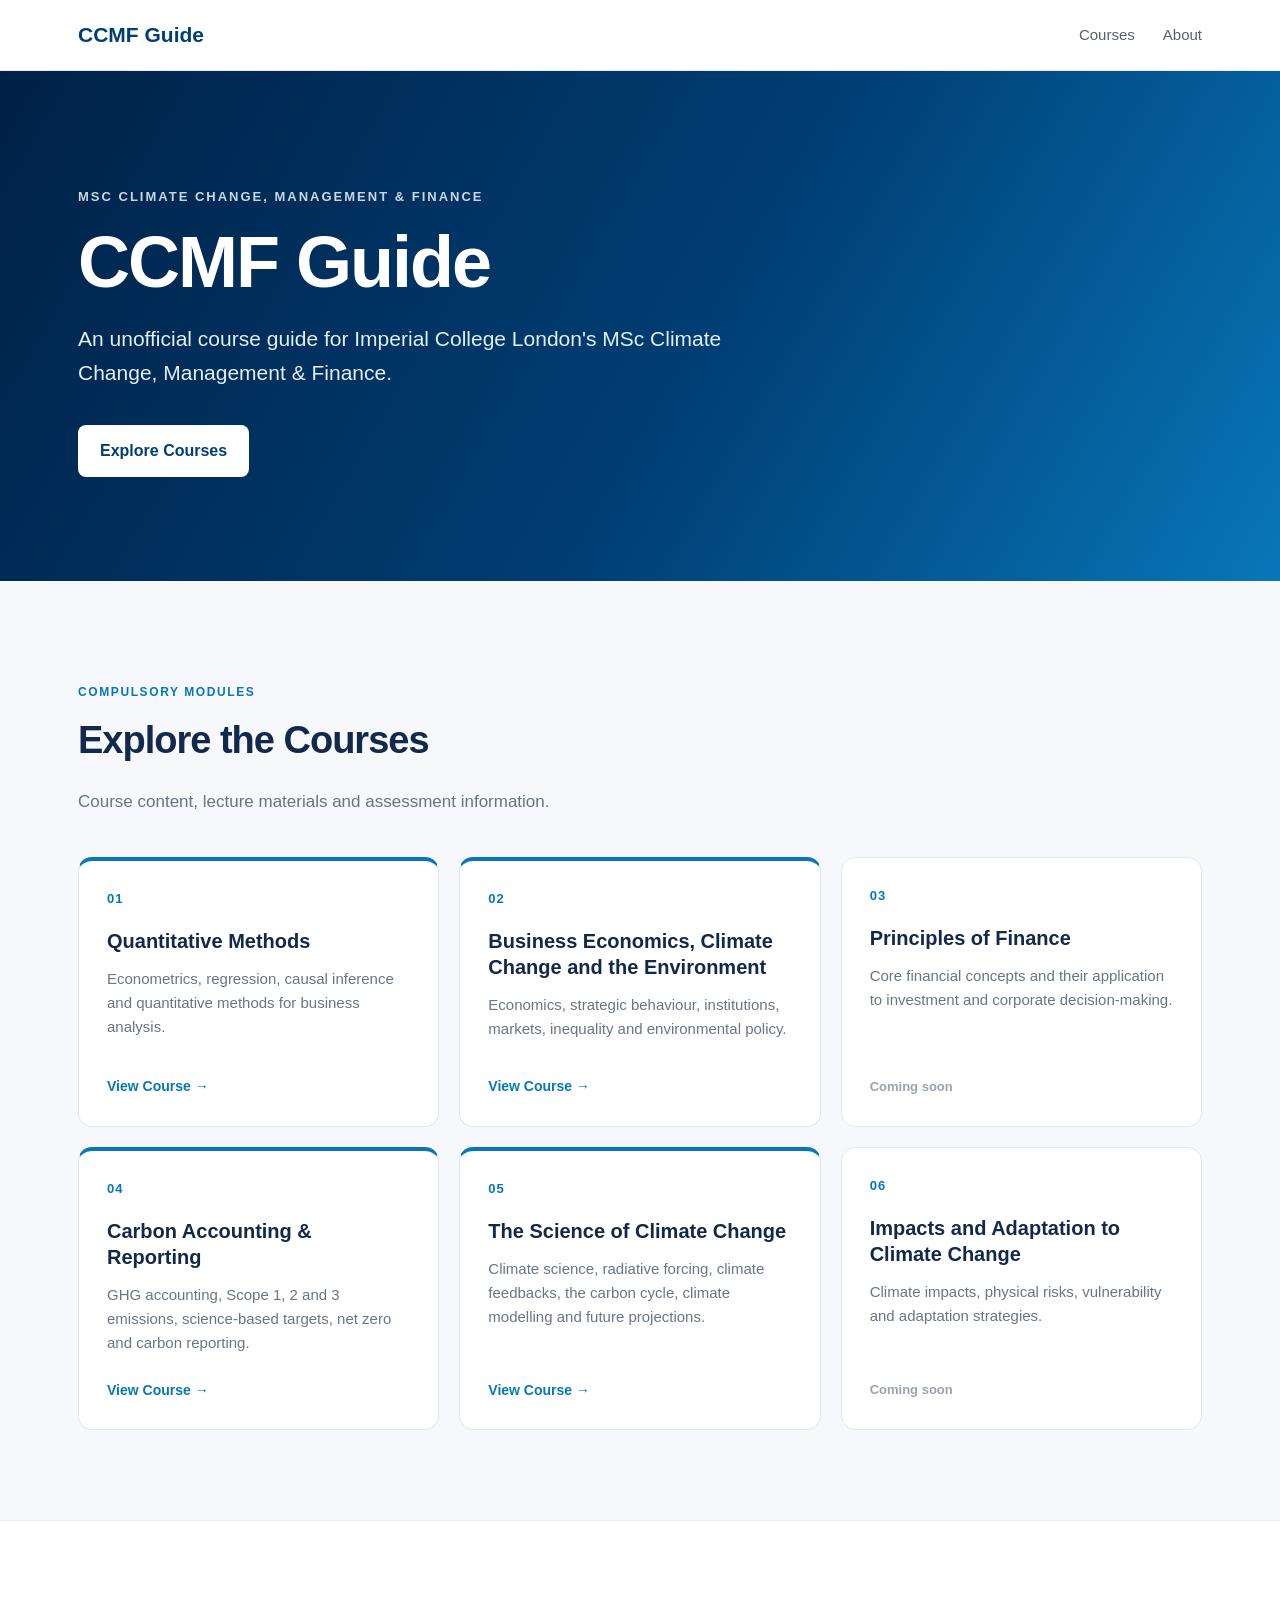
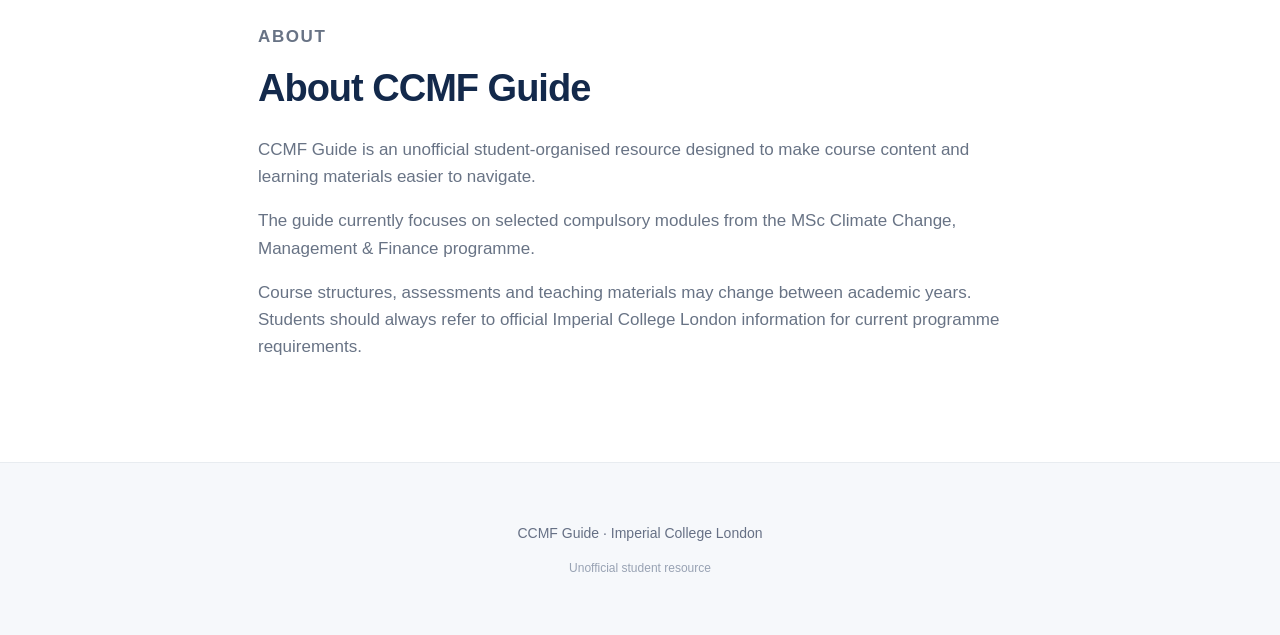
==== commit dc8cab2c: "Refactor index.html structure and update title Updated the title and structure of the index.html fil" ====
--- a/index.html
+++ b/index.html
@@ -10,589 +10,20 @@
     content="width=device-width, initial-scale=1.0"
   >
 
-  <title>
-    Carbon Accounting & Reporting | CCMF Guide
-  </title>
+  <title>CCMF Guide</title>
 
   <link
     rel="stylesheet"
     href="style.css"
   >
 
-
-  <style>
-
-    /* =========================
-       HERO
-    ========================== */
-
-    .course-hero {
-      background: linear-gradient(
-        120deg,
-        #002147,
-        #003e74 60%,
-        #0877b9
-      );
-
-      color: white;
-      padding: 80px 28px;
-    }
-
-
-    .course-hero-inner {
-      max-width: 1050px;
-      margin: 0 auto;
-    }
-
-
-    .back-link {
-      display: inline-block;
-      margin-bottom: 28px;
-
-      color: #c9ddec;
-      font-size: 14px;
-      text-decoration: none;
-    }
-
-
-    .back-link:hover {
-      color: white;
-    }
-
-
-    .course-label {
-      margin: 0 0 12px;
-
-      color: #9dd4f2;
-
-      font-size: 12px;
-      font-weight: 700;
-
-      letter-spacing: 1.8px;
-      text-transform: uppercase;
-    }
-
-
-    .course-hero h1 {
-      margin: 0 0 22px;
-
-      max-width: 900px;
-
-      font-size: 52px;
-      line-height: 1.08;
-
-      letter-spacing: -1.5px;
-    }
-
-
-    .course-subtitle {
-      max-width: 820px;
-
-      margin: 0;
-
-      color: #dbe8f2;
-
-      font-size: 19px;
-      line-height: 1.7;
-    }
-
-
-
-    /* =========================
-       MAIN
-    ========================== */
-
-    .course-container {
-      max-width: 1050px;
-
-      margin: 0 auto;
-
-      padding: 70px 28px;
-    }
-
-
-    .course-section {
-      margin-bottom: 70px;
-    }
-
-
-    .course-section h2 {
-      margin: 0 0 18px;
-
-      color: #13294b;
-
-      font-size: 32px;
-
-      letter-spacing: -0.5px;
-    }
-
-
-    .course-section > p {
-      max-width: 900px;
-
-      margin: 0;
-
-      color: #657182;
-
-      font-size: 17px;
-      line-height: 1.8;
-    }
-
-
-
-    /* =========================
-       ASSESSMENT
-    ========================== */
-
-    .assessment-grid {
-      display: grid;
-
-      grid-template-columns: repeat(3, 1fr);
-
-      gap: 16px;
-
-      margin-top: 26px;
-    }
-
-
-    .assessment-card {
-      background: white;
-
-      border: 1px solid #e1e6ec;
-
-      border-radius: 14px;
-
-      padding: 26px;
-    }
-
-
-    .assessment-value {
-      margin-bottom: 4px;
-
-      color: #0877b9;
-
-      font-size: 36px;
-      font-weight: 700;
-    }
-
-
-    .assessment-title {
-      color: #13294b;
-
-      font-size: 15px;
-      font-weight: 600;
-    }
-
-
-    .assessment-card p {
-      margin: 10px 0 0;
-
-      color: #748091;
-
-      font-size: 14px;
-      line-height: 1.6;
-    }
-
-
-
-    /* =========================
-       LEARNING OUTCOMES
-    ========================== */
-
-    .outcomes-grid {
-      display: grid;
-
-      grid-template-columns:
-        repeat(2, 1fr);
-
-      gap: 16px;
-
-      margin-top: 28px;
-    }
-
-
-    .outcome-card {
-      background: white;
-
-      border: 1px solid #e1e6ec;
-
-      border-radius: 14px;
-
-      padding: 24px;
-    }
-
-
-    .outcome-number {
-      margin-bottom: 10px;
-
-      color: #0877b9;
-
-      font-size: 13px;
-
-      font-weight: 700;
-
-      letter-spacing: 1px;
-    }
-
-
-    .outcome-card h3 {
-      margin: 0 0 8px;
-
-      color: #13294b;
-
-      font-size: 17px;
-    }
-
-
-    .outcome-card p {
-      margin: 0;
-
-      color: #748091;
-
-      font-size: 14px;
-
-      line-height: 1.7;
-    }
-
-
-
-    /* =========================
-       CORE TOPICS
-    ========================== */
-
-    .topic-grid {
-      display: grid;
-
-      grid-template-columns:
-        repeat(3, 1fr);
-
-      gap: 16px;
-
-      margin-top: 28px;
-    }
-
-
-    .topic-card {
-      padding: 25px;
-
-      background: white;
-
-      border: 1px solid #e1e6ec;
-
-      border-radius: 14px;
-    }
-
-
-    .topic-card h3 {
-      margin: 0 0 10px;
-
-      color: #13294b;
-
-      font-size: 17px;
-    }
-
-
-    .topic-card p {
-      margin: 0;
-
-      color: #748091;
-
-      font-size: 14px;
-
-      line-height: 1.7;
-    }
-
-
-
-    /* =========================
-       CARBON ACCOUNTING FLOW
-    ========================== */
-
-    .workflow {
-      display: grid;
-
-      grid-template-columns:
-        repeat(5, 1fr);
-
-      gap: 12px;
-
-      margin-top: 28px;
-    }
-
-
-    .workflow-step {
-      padding: 22px 16px;
-
-      background: white;
-
-      border: 1px solid #e1e6ec;
-
-      border-radius: 14px;
-
-      text-align: center;
-    }
-
-
-    .workflow-number {
-      width: 30px;
-      height: 30px;
-
-      margin: 0 auto 12px;
-
-      display: flex;
-      align-items: center;
-      justify-content: center;
-
-      border-radius: 50%;
-
-      background: #0877b9;
-
-      color: white;
-
-      font-size: 13px;
-      font-weight: 700;
-    }
-
-
-    .workflow-step h3 {
-      margin: 0 0 6px;
-
-      color: #13294b;
-
-      font-size: 15px;
-    }
-
-
-    .workflow-step p {
-      margin: 0;
-
-      color: #748091;
-
-      font-size: 12px;
-
-      line-height: 1.5;
-    }
-
-
-
-    /* =========================
-       LECTURES
-    ========================== */
-
-    .lecture-list {
-      display: flex;
-
-      flex-direction: column;
-
-      gap: 14px;
-
-      margin-top: 28px;
-    }
-
-
-    .lecture {
-      display: grid;
-
-      grid-template-columns:
-        58px 1fr auto;
-
-      align-items: center;
-
-      gap: 20px;
-
-      padding: 24px;
-
-      background: white;
-
-      border: 1px solid #e1e6ec;
-
-      border-radius: 14px;
-
-      transition:
-        transform 0.2s ease,
-        box-shadow 0.2s ease,
-        border-color 0.2s ease;
-    }
-
-
-    .lecture:hover {
-      transform: translateY(-2px);
-
-      border-color: #c8d7e4;
-
-      box-shadow:
-        0 10px 26px
-        rgba(20, 50, 80, 0.08);
-    }
-
-
-    .lecture-number {
-      width: 48px;
-      height: 48px;
-
-      display: flex;
-
-      align-items: center;
-      justify-content: center;
-
-      border-radius: 10px;
-
-      background: #edf5fa;
-
-      color: #0877b9;
-
-      font-weight: 700;
-    }
-
-
-    .lecture h3 {
-      margin: 0 0 6px;
-
-      color: #13294b;
-
-      font-size: 18px;
-      line-height: 1.4;
-    }
-
-
-    .lecture p {
-      margin: 0;
-
-      color: #748091;
-
-      font-size: 14px;
-      line-height: 1.6;
-    }
-
-
-    .slide-button {
-      display: inline-block;
-
-      padding: 10px 15px;
-
-      border-radius: 8px;
-
-      background: #edf5fa;
-
-      color: #0877b9;
-
-      font-size: 13px;
-      font-weight: 600;
-
-      text-decoration: none;
-
-      white-space: nowrap;
-
-      transition:
-        background 0.2s ease,
-        color 0.2s ease;
-    }
-
-
-    .slide-button:hover {
-      background: #0877b9;
-      color: white;
-    }
-
-
-
-    /* =========================
-       COURSE NOTE
-    ========================== */
-
-    .course-note {
-      padding: 20px 22px;
-
-      background: #eef3f7;
-
-      border-left: 4px solid #0877b9;
-
-      border-radius: 8px;
-
-      color: #657182;
-
-      font-size: 14px;
-
-      line-height: 1.7;
-    }
-
-
-
-    /* =========================
-       RESPONSIVE
-    ========================== */
-
-    @media (max-width: 900px) {
-
-      .topic-grid {
-        grid-template-columns: 1fr;
-      }
-
-
-      .workflow {
-        grid-template-columns:
-          repeat(2, 1fr);
-      }
-
-    }
-
-
-    @media (max-width: 760px) {
-
-      .course-hero h1 {
-        font-size: 40px;
-      }
-
-
-      .course-subtitle {
-        font-size: 17px;
-      }
-
-
-      .assessment-grid {
-        grid-template-columns: 1fr;
-      }
-
-
-      .outcomes-grid {
-        grid-template-columns: 1fr;
-      }
-
-
-      .lecture {
-        grid-template-columns:
-          50px 1fr;
-      }
-
-
-      .slide-button {
-        grid-column: 2;
-
-        width: fit-content;
-
-        margin-top: 4px;
-      }
-
-
-      .workflow {
-        grid-template-columns: 1fr;
-      }
-
-    }
-
-  </style>
-
 </head>
 
 
-
 <body>
 
 
-
-  <!-- =========================
-       NAVIGATION
-  ========================== -->
+  <!-- NAVIGATION -->
 
   <header class="navbar">
 
@@ -608,11 +39,11 @@
 
       <nav>
 
-        <a href="index.html#courses">
+        <a href="#courses">
           Courses
         </a>
 
-        <a href="index.html#about">
+        <a href="#about">
           About
         </a>
 
@@ -624,167 +55,343 @@
 
 
 
-  <!-- =========================
-       HERO
-  ========================== -->
-
-  <section class="course-hero">
-
-    <div class="course-hero-inner">
+  <!-- HERO -->
+
+  <section class="hero">
+
+    <div class="hero-content">
+
+      <p class="hero-label">
+        MSc Climate Change, Management &amp; Finance
+      </p>
+
+
+      <h1>
+        CCMF Guide
+      </h1>
+
+
+      <p class="hero-description">
+
+        An unofficial course guide for Imperial College London's
+        MSc Climate Change, Management &amp; Finance.
+
+      </p>
+
 
       <a
-        href="index.html"
-        class="back-link"
+        href="#courses"
+        class="primary-button"
       >
-        ← Back to Courses
+        Explore Courses
       </a>
 
-
-      <p class="course-label">
-        Compulsory Module
-      </p>
-
-
-      <h1>
-        Carbon Accounting &amp; Reporting
-      </h1>
-
-
-      <p class="course-subtitle">
-
-        Explore how organisations measure,
-        report and manage greenhouse gas emissions,
-        from Scope 1, 2 and 3 accounting
-        to science-based targets,
-        net zero
-        and carbon credits.
-
-      </p>
-
     </div>
 
   </section>
 
 
 
-  <main class="course-container">
-
-
-
-    <!-- =========================
-         COURSE OVERVIEW
-    ========================== -->
-
-    <section class="course-section">
-
-      <h2>
-        Course Overview
-      </h2>
-
-
-      <p>
-
-        Carbon Accounting &amp; Reporting introduces
-        the principles and practice of measuring,
-        interpreting and reporting organisational
-        greenhouse gas emissions.
-
-        The module covers the GHG Protocol,
-        organisational carbon accounting,
-        Scope 1, Scope 2 and Scope 3 emissions,
-        the value chain,
-        science-based targets,
-        net zero,
-        carbon credits
-        and wider sustainability reporting.
-
-        It also develops the ability
-        to critically evaluate corporate carbon strategies
-        and identify areas for improvement.
-
-      </p>
+  <main>
+
+
+
+    <!-- COURSES -->
+
+    <section
+      class="courses-section"
+      id="courses"
+    >
+
+
+      <div class="section-heading">
+
+        <p class="section-label">
+          COMPULSORY MODULES
+        </p>
+
+
+        <h2>
+          Explore the Courses
+        </h2>
+
+
+        <p>
+          Course content, lecture materials and assessment information.
+        </p>
+
+      </div>
+
+
+
+      <div class="course-grid">
+
+
+
+        <!-- COURSE 01 -->
+
+        <a
+          href="quantitative-methods.html"
+          class="course-card active-course"
+        >
+
+          <div class="course-number">
+            01
+          </div>
+
+
+          <h3>
+            Quantitative Methods
+          </h3>
+
+
+          <p>
+
+            Econometrics,
+            regression,
+            causal inference
+            and quantitative methods
+            for business analysis.
+
+          </p>
+
+
+          <span class="view-course">
+            View Course →
+          </span>
+
+        </a>
+
+
+
+        <!-- COURSE 02 -->
+
+        <a
+          href="business-economics-climate-change-environment.html"
+          class="course-card active-course"
+        >
+
+          <div class="course-number">
+            02
+          </div>
+
+
+          <h3>
+            Business Economics, Climate Change and the Environment
+          </h3>
+
+
+          <p>
+
+            Economics,
+            strategic behaviour,
+            institutions,
+            markets,
+            inequality
+            and environmental policy.
+
+          </p>
+
+
+          <span class="view-course">
+            View Course →
+          </span>
+
+        </a>
+
+
+
+        <!-- COURSE 03 -->
+
+        <div class="course-card coming-soon">
+
+          <div class="course-number">
+            03
+          </div>
+
+
+          <h3>
+            Principles of Finance
+          </h3>
+
+
+          <p>
+
+            Core financial concepts
+            and their application
+            to investment
+            and corporate decision-making.
+
+          </p>
+
+
+          <span class="status">
+            Coming soon
+          </span>
+
+        </div>
+
+
+
+        <!-- COURSE 04 -->
+
+        <a
+          href="carbon-accounting-reporting.html"
+          class="course-card active-course"
+        >
+
+          <div class="course-number">
+            04
+          </div>
+
+
+          <h3>
+            Carbon Accounting &amp; Reporting
+          </h3>
+
+
+          <p>
+
+            GHG accounting,
+            Scope 1, 2 and 3 emissions,
+            science-based targets,
+            net zero
+            and carbon reporting.
+
+          </p>
+
+
+          <span class="view-course">
+            View Course →
+          </span>
+
+        </a>
+
+
+
+        <!-- COURSE 05 -->
+
+        <a
+          href="science-of-climate-change.html"
+          class="course-card active-course"
+        >
+
+          <div class="course-number">
+            05
+          </div>
+
+
+          <h3>
+            The Science of Climate Change
+          </h3>
+
+
+          <p>
+
+            Climate science,
+            radiative forcing,
+            climate feedbacks,
+            the carbon cycle,
+            climate modelling
+            and future projections.
+
+          </p>
+
+
+          <span class="view-course">
+            View Course →
+          </span>
+
+        </a>
+
+
+
+        <!-- COURSE 06 -->
+
+        <div class="course-card coming-soon">
+
+          <div class="course-number">
+            06
+          </div>
+
+
+          <h3>
+            Impacts and Adaptation to Climate Change
+          </h3>
+
+
+          <p>
+
+            Climate impacts,
+            physical risks,
+            vulnerability
+            and adaptation strategies.
+
+          </p>
+
+
+          <span class="status">
+            Coming soon
+          </span>
+
+        </div>
+
+
+
+      </div>
 
     </section>
 
 
 
-    <!-- =========================
-         ASSESSMENT
-    ========================== -->
-
-    <section class="course-section">
-
-      <h2>
-        Assessment
-      </h2>
-
-
-      <div class="assessment-grid">
-
-
-        <div class="assessment-card">
-
-          <div class="assessment-value">
-            54%
-          </div>
-
-
-          <div class="assessment-title">
-            Group Coursework
-          </div>
-
-
-          <p>
-            Group report analysing
-            corporate carbon accounting
-            and decarbonisation strategy.
-          </p>
-
-        </div>
-
-
-
-        <div class="assessment-card">
-
-          <div class="assessment-value">
-            36%
-          </div>
-
-
-          <div class="assessment-title">
-            Group Presentation
-          </div>
-
-
-          <p>
-            Team presentation
-            communicating the main findings
-            and recommendations.
-          </p>
-
-        </div>
-
-
-
-        <div class="assessment-card">
-
-          <div class="assessment-value">
-            10%
-          </div>
-
-
-          <div class="assessment-title">
-            Individual Participation
-          </div>
-
-
-          <p>
-            Individual participation
-            throughout the module.
-          </p>
-
-        </div>
-
+    <!-- ABOUT -->
+
+    <section
+      class="about-section"
+      id="about"
+    >
+
+      <div>
+
+        <p class="section-label">
+          ABOUT
+        </p>
+
+
+        <h2>
+          About CCMF Guide
+        </h2>
+
+
+        <p>
+
+          CCMF Guide is an unofficial student-organised resource
+          designed to make course content
+          and learning materials easier to navigate.
+
+        </p>
+
+
+        <p>
+
+          The guide currently focuses on selected compulsory modules
+          from the MSc Climate Change,
+          Management &amp; Finance programme.
+
+        </p>
+
+
+        <p>
+
+          Course structures,
+          assessments
+          and teaching materials may change between academic years.
+
+          Students should always refer
+          to official Imperial College London information
+          for current programme requirements.
+
+        </p>
 
       </div>
 
@@ -792,809 +399,11 @@
 
 
 
-    <!-- =========================
-         LEARNING OUTCOMES
-    ========================== -->
-
-    <section class="course-section">
-
-      <h2>
-        Learning Outcomes
-      </h2>
-
-
-      <p>
-
-        By the end of the module,
-        students should be able to understand
-        both the technical construction of carbon accounts
-        and the strategic interpretation
-        of corporate climate disclosures.
-
-      </p>
-
-
-      <div class="outcomes-grid">
-
-
-
-        <div class="outcome-card">
-
-          <div class="outcome-number">
-            01
-          </div>
-
-
-          <h3>
-            Understand Carbon Reporting
-          </h3>
-
-
-          <p>
-            Explain different forms of carbon reporting
-            and the greenhouse gases
-            included within carbon accounts.
-          </p>
-
-        </div>
-
-
-
-        <div class="outcome-card">
-
-          <div class="outcome-number">
-            02
-          </div>
-
-
-          <h3>
-            Build Carbon Accounts
-          </h3>
-
-
-          <p>
-            Construct an elementary
-            organisational carbon inventory
-            using the GHG Protocol.
-          </p>
-
-        </div>
-
-
-
-        <div class="outcome-card">
-
-          <div class="outcome-number">
-            03
-          </div>
-
-
-          <h3>
-            Interpret Scope 1, 2 &amp; 3
-          </h3>
-
-
-          <p>
-            Critically interpret
-            organisational emissions
-            across direct,
-            energy-related
-            and value-chain sources.
-          </p>
-
-        </div>
-
-
-
-        <div class="outcome-card">
-
-          <div class="outcome-number">
-            04
-          </div>
-
-
-          <h3>
-            Understand Reporting Frameworks
-          </h3>
-
-
-          <p>
-            Recognise important sustainability
-            reporting concepts,
-            including materiality
-            and reporting frameworks.
-          </p>
-
-        </div>
-
-
-
-        <div class="outcome-card">
-
-          <div class="outcome-number">
-            05
-          </div>
-
-
-          <h3>
-            Evaluate Carbon Strategy
-          </h3>
-
-
-          <p>
-            Critically assess
-            an organisation's carbon strategy
-            and develop recommendations
-            for improvement.
-          </p>
-
-        </div>
-
-
-
-      </div>
-
-    </section>
-
-
-
-    <!-- =========================
-         CORE TOPICS
-    ========================== -->
-
-    <section class="course-section">
-
-      <h2>
-        Core Topics
-      </h2>
-
-
-      <p>
-
-        The module moves from the fundamentals
-        of carbon accounting
-        toward corporate target-setting,
-        decarbonisation strategy
-        and wider reporting.
-
-      </p>
-
-
-      <div class="topic-grid">
-
-
-
-        <div class="topic-card">
-
-          <h3>
-            GHG Protocol
-          </h3>
-
-
-          <p>
-            Principles and boundaries
-            used to measure
-            organisational greenhouse gas emissions.
-          </p>
-
-        </div>
-
-
-
-        <div class="topic-card">
-
-          <h3>
-            Scope 1
-          </h3>
-
-
-          <p>
-            Direct emissions
-            from sources owned
-            or controlled
-            by an organisation.
-          </p>
-
-        </div>
-
-
-
-        <div class="topic-card">
-
-          <h3>
-            Scope 2
-          </h3>
-
-
-          <p>
-            Indirect emissions
-            associated with purchased electricity
-            and energy consumption.
-          </p>
-
-        </div>
-
-
-
-        <div class="topic-card">
-
-          <h3>
-            Scope 3
-          </h3>
-
-
-          <p>
-            Indirect upstream
-            and downstream emissions
-            across the corporate value chain.
-          </p>
-
-        </div>
-
-
-
-        <div class="topic-card">
-
-          <h3>
-            Science Based Targets
-          </h3>
-
-
-          <p>
-            Translate climate science
-            into corporate
-            greenhouse gas reduction targets.
-          </p>
-
-        </div>
-
-
-
-        <div class="topic-card">
-
-          <h3>
-            Net Zero &amp; Carbon Credits
-          </h3>
-
-
-          <p>
-            Understand residual emissions,
-            removals,
-            carbon credits
-            and corporate net-zero strategies.
-          </p>
-
-        </div>
-
-
-
-      </div>
-
-    </section>
-
-
-
-    <!-- =========================
-         CARBON ACCOUNTING WORKFLOW
-    ========================== -->
-
-    <section class="course-section">
-
-      <h2>
-        Carbon Accounting Workflow
-      </h2>
-
-
-      <p>
-
-        A simplified organisational carbon accounting
-        process can be viewed as a sequence
-        from defining the boundary
-        to reporting and reducing emissions.
-
-      </p>
-
-
-      <div class="workflow">
-
-
-
-        <div class="workflow-step">
-
-          <div class="workflow-number">
-            1
-          </div>
-
-
-          <h3>
-            Boundary
-          </h3>
-
-
-          <p>
-            Define the organisation
-            and activities
-            included in the inventory.
-          </p>
-
-        </div>
-
-
-
-        <div class="workflow-step">
-
-          <div class="workflow-number">
-            2
-          </div>
-
-
-          <h3>
-            Activity Data
-          </h3>
-
-
-          <p>
-            Collect energy,
-            fuel,
-            travel
-            and value-chain data.
-          </p>
-
-        </div>
-
-
-
-        <div class="workflow-step">
-
-          <div class="workflow-number">
-            3
-          </div>
-
-
-          <h3>
-            Emission Factors
-          </h3>
-
-
-          <p>
-            Convert activity data
-            into greenhouse gas emissions.
-          </p>
-
-        </div>
-
-
-
-        <div class="workflow-step">
-
-          <div class="workflow-number">
-            4
-          </div>
-
-
-          <h3>
-            Scopes
-          </h3>
-
-
-          <p>
-            Classify emissions
-            across Scope 1,
-            Scope 2
-            and Scope 3.
-          </p>
-
-        </div>
-
-
-
-        <div class="workflow-step">
-
-          <div class="workflow-number">
-            5
-          </div>
-
-
-          <h3>
-            Strategy
-          </h3>
-
-
-          <p>
-            Set targets,
-            reduce emissions
-            and communicate performance.
-          </p>
-
-        </div>
-
-
-
-      </div>
-
-    </section>
-
-
-
-    <!-- =========================
-         LECTURE MATERIALS
-    ========================== -->
-
-    <section class="course-section">
-
-      <h2>
-        Lecture Materials
-      </h2>
-
-
-      <p>
-
-        Browse the eight lecture sets below
-        and open the corresponding course slides.
-
-      </p>
-
-
-      <div class="lecture-list">
-
-
-
-        <!-- LECTURE 01 -->
-
-        <div class="lecture">
-
-          <div class="lecture-number">
-            01
-          </div>
-
-
-          <div>
-
-            <h3>
-              Course Introduction &amp; The Big Picture
-            </h3>
-
-
-            <p>
-              Introduction to the module
-              and the wider sustainability context
-              surrounding carbon accounting
-              and corporate climate action.
-            </p>
-
-          </div>
-
-
-          <a
-            class="slide-button"
-            href="slides/car/IB%20CA%202025_Lecture%201_Intro%20and%20Big%20Picture_handout%20(1).pdf"
-            target="_blank"
-            rel="noopener noreferrer"
-          >
-            View Slides →
-          </a>
-
-        </div>
-
-
-
-        <!-- LECTURE 02 -->
-
-        <div class="lecture">
-
-          <div class="lecture-number">
-            02
-          </div>
-
-
-          <div>
-
-            <h3>
-              Carbon, Sustainability and Climate Change
-            </h3>
-
-
-            <p>
-              Carbon and climate science,
-              the carbon cycle,
-              greenhouse gases
-              and the basic principles
-              of carbon accounting.
-            </p>
-
-          </div>
-
-
-          <a
-            class="slide-button"
-            href="slides/car/IB%20CA%202025_Lecture%202_Intro%20Carbon%20and%20CA_handou.pdf"
-            target="_blank"
-            rel="noopener noreferrer"
-          >
-            View Slides →
-          </a>
-
-        </div>
-
-
-
-        <!-- LECTURE 03 -->
-
-        <div class="lecture">
-
-          <div class="lecture-number">
-            03
-          </div>
-
-
-          <div>
-
-            <h3>
-              Introduction to Organisational Carbon Accounting
-            </h3>
-
-
-            <p>
-              Organisational carbon footprints,
-              activity data,
-              DEFRA emission factors
-              and practical carbon-accounting calculations.
-            </p>
-
-          </div>
-
-
-          <a
-            class="slide-button"
-            href="slides/car/IB%20CA%202025_Lecture%203_Intro%20to%20Org%20Carbon%20Acctg_CA%20Exercise%20(1).pdf"
-            target="_blank"
-            rel="noopener noreferrer"
-          >
-            View Slides →
-          </a>
-
-        </div>
-
-
-
-        <!-- LECTURE 04 -->
-
-        <div class="lecture">
-
-          <div class="lecture-number">
-            04
-          </div>
-
-
-          <div>
-
-            <h3>
-              Assignment Briefing
-            </h3>
-
-
-            <p>
-              Guidance for the group report
-              and presentation,
-              including corporate carbon-account analysis,
-              benchmarking
-              and decarbonisation strategy.
-            </p>
-
-          </div>
-
-
-          <a
-            class="slide-button"
-            href="slides/car/IB%20CA%202025_Lecture%204_Assignment%20Briefing.pdf"
-            target="_blank"
-            rel="noopener noreferrer"
-          >
-            View Slides →
-          </a>
-
-        </div>
-
-
-
-        <!-- LECTURE 05 -->
-
-        <div class="lecture">
-
-          <div class="lecture-number">
-            05
-          </div>
-
-
-          <div>
-
-            <h3>
-              Scope 2, Scope 3 &amp; the Value Chain
-            </h3>
-
-
-            <p>
-              Electricity emissions,
-              renewable energy,
-              Scope 2 accounting,
-              Scope 3 categories,
-              value-chain emissions
-              and comparability.
-            </p>
-
-          </div>
-
-
-          <a
-            class="slide-button"
-            href="slides/car/IB%20CA%202025_Lecture%205_Scope%202%20and%203_handout%20(1).pdf"
-            target="_blank"
-            rel="noopener noreferrer"
-          >
-            View Slides →
-          </a>
-
-        </div>
-
-
-
-        <!-- LECTURE 06 -->
-
-        <div class="lecture">
-
-          <div class="lecture-number">
-            06
-          </div>
-
-
-          <div>
-
-            <h3>
-              Science Based Targets
-            </h3>
-
-
-            <p>
-              Science-based target setting,
-              corporate emissions pathways,
-              Scope targets
-              and alignment with climate goals.
-            </p>
-
-          </div>
-
-
-          <a
-            class="slide-button"
-            href="slides/car/IB%20CA%202025_Lecture%206_Science%20Based%20Targets_handout%20(1).pdf"
-            target="_blank"
-            rel="noopener noreferrer"
-          >
-            View Slides →
-          </a>
-
-        </div>
-
-
-
-        <!-- LECTURE 07 -->
-
-        <div class="lecture">
-
-          <div class="lecture-number">
-            07
-          </div>
-
-
-          <div>
-
-            <h3>
-              Net Zero
-            </h3>
-
-
-            <p>
-              Definitions of net zero,
-              emissions reduction pathways,
-              residual emissions,
-              carbon removals
-              and corporate net-zero strategies.
-            </p>
-
-          </div>
-
-
-          <a
-            class="slide-button"
-            href="slides/car/IB%20CA%202025_Lecture%207_Net%20Zero_handout.pdf"
-            target="_blank"
-            rel="noopener noreferrer"
-          >
-            View Slides →
-          </a>
-
-        </div>
-
-
-
-        <!-- LECTURE 08 -->
-
-        <div class="lecture">
-
-          <div class="lecture-number">
-            08
-          </div>
-
-
-          <div>
-
-            <h3>
-              Carbon Credits &amp; ISO Net Zero Standard
-            </h3>
-
-
-            <p>
-              Carbon credits,
-              carbon offsetting,
-              market integrity,
-              removals
-              and the emerging ISO Net Zero Standard.
-            </p>
-
-          </div>
-
-
-          <a
-            class="slide-button"
-            href="slides/car/IB%20CA%202025_Lecture%208_Carbon%20Credits%20and%20ISO%20Net%20Zero_handout.pdf"
-            target="_blank"
-            rel="noopener noreferrer"
-          >
-            View Slides →
-          </a>
-
-        </div>
-
-
-
-      </div>
-
-    </section>
-
-
-
-    <!-- =========================
-         DISCLAIMER
-    ========================== -->
-
-    <section class="course-section">
-
-      <div class="course-note">
-
-        CCMF Guide is an unofficial student-organised resource.
-
-        Course content,
-        assessment structures
-        and teaching materials may change
-        between academic years.
-
-        Students should refer to official
-        Imperial College London materials
-        for current module requirements.
-
-      </div>
-
-    </section>
-
-
-
   </main>
 
 
 
-  <!-- =========================
-       FOOTER
-  ========================== -->
+  <!-- FOOTER -->
 
   <footer>
 
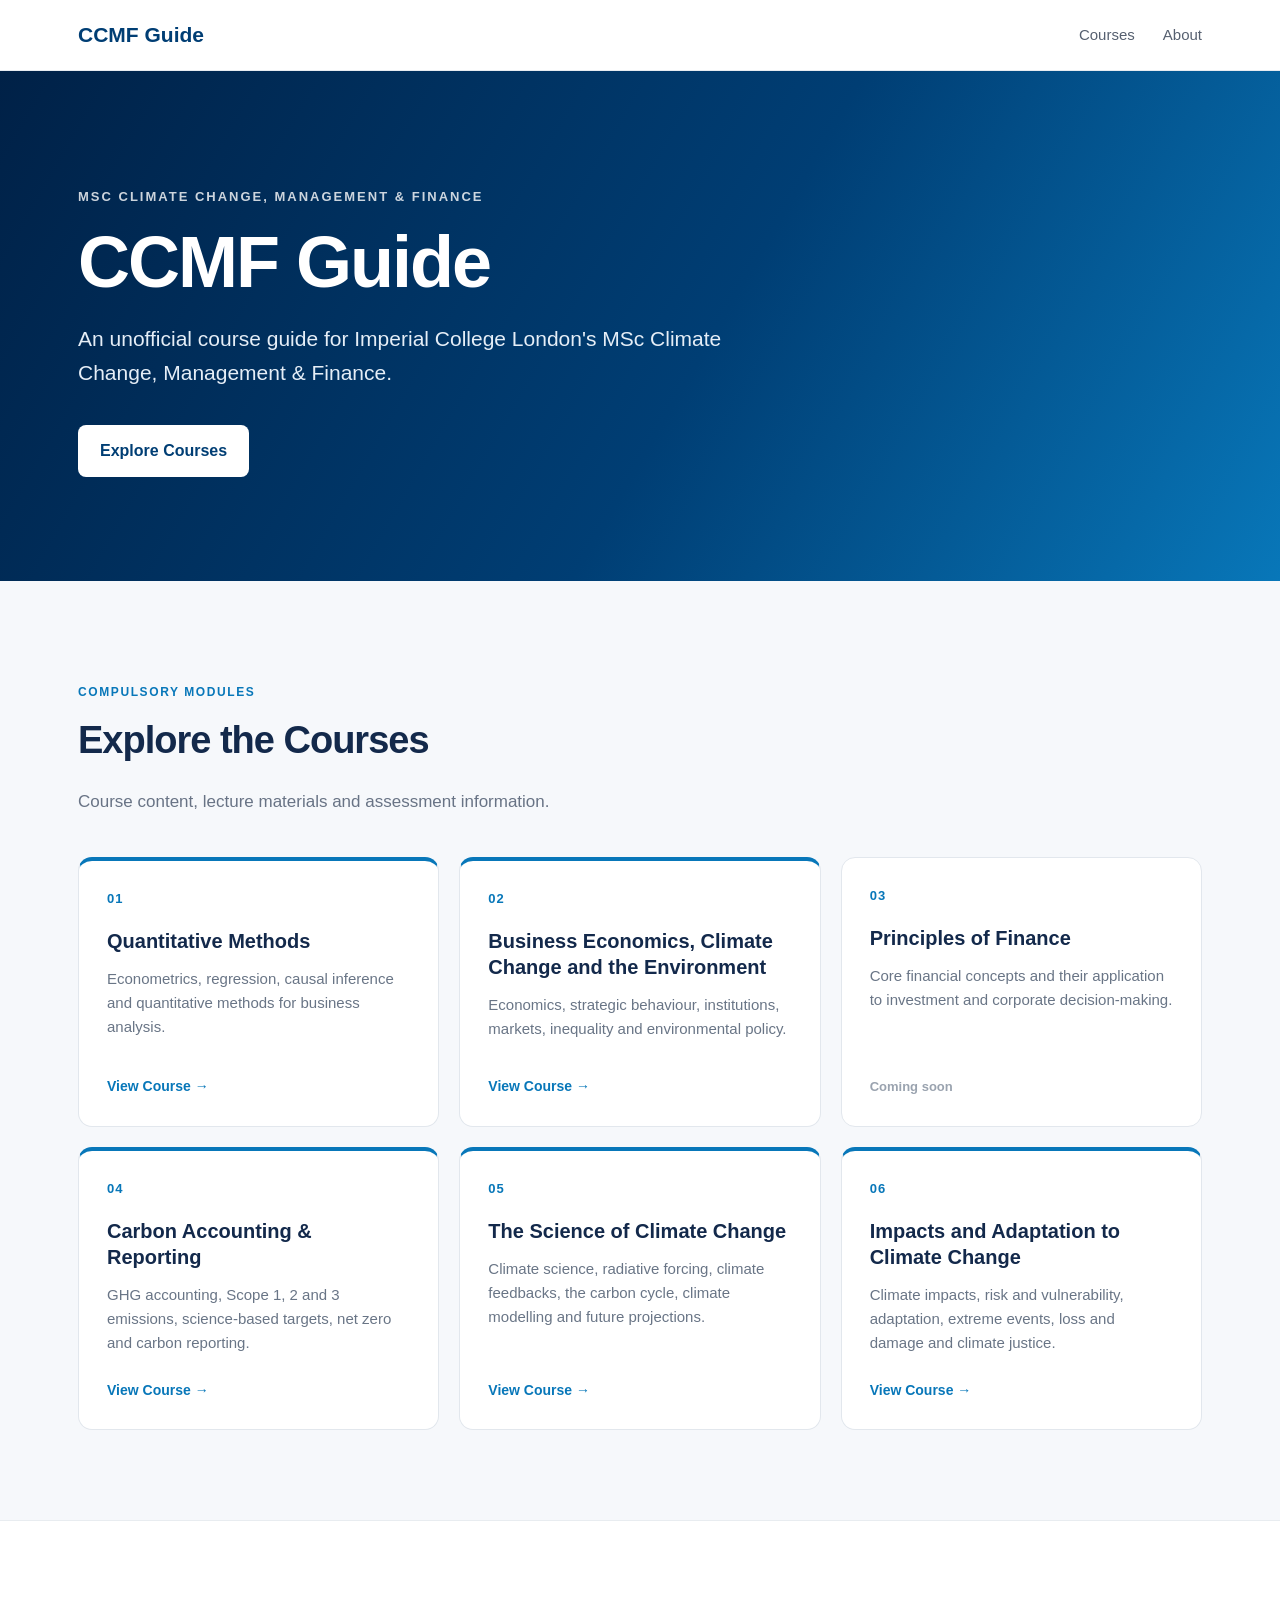
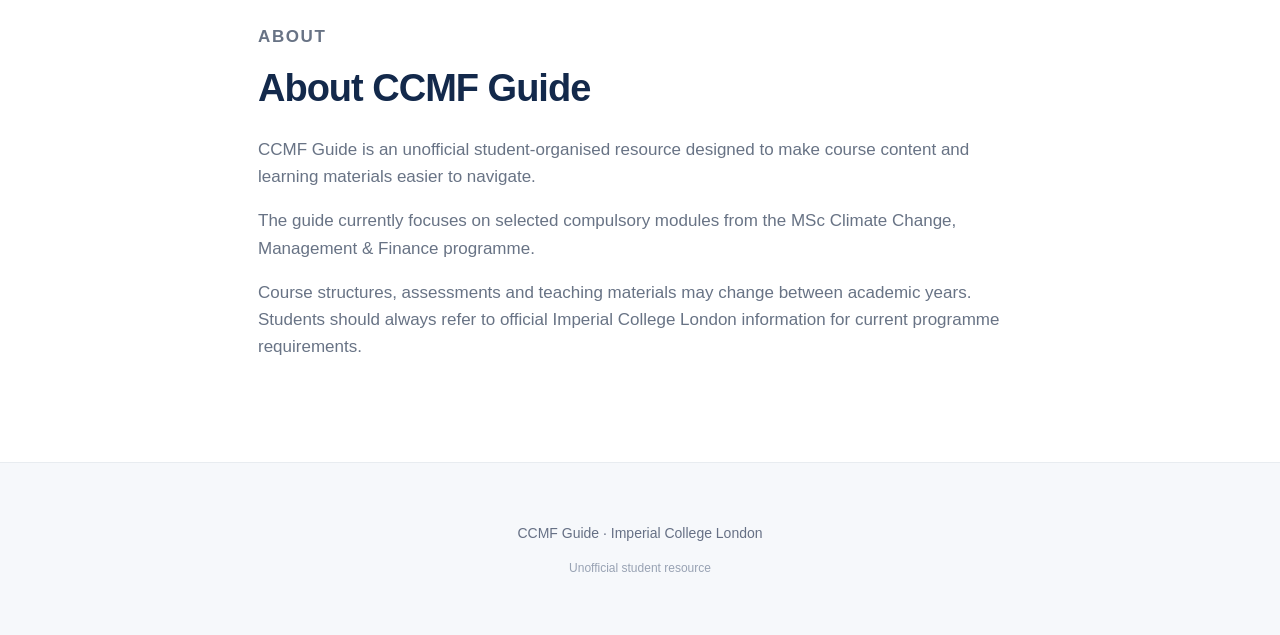
==== commit 7335a5c4: "Update course card content and status" ====
--- a/index.html
+++ b/index.html
@@ -308,7 +308,10 @@
 
         <!-- COURSE 06 -->
 
-        <div class="course-card coming-soon">
+        <a
+          href="impacts-adaptation-climate-change.html"
+          class="course-card active-course"
+        >
 
           <div class="course-number">
             06
@@ -323,18 +326,20 @@
           <p>
 
             Climate impacts,
-            physical risks,
-            vulnerability
-            and adaptation strategies.
-
-          </p>
-
-
-          <span class="status">
-            Coming soon
-          </span>
-
-        </div>
+            risk and vulnerability,
+            adaptation,
+            extreme events,
+            loss and damage
+            and climate justice.
+
+          </p>
+
+
+          <span class="view-course">
+            View Course →
+          </span>
+
+        </a>
 
 
 
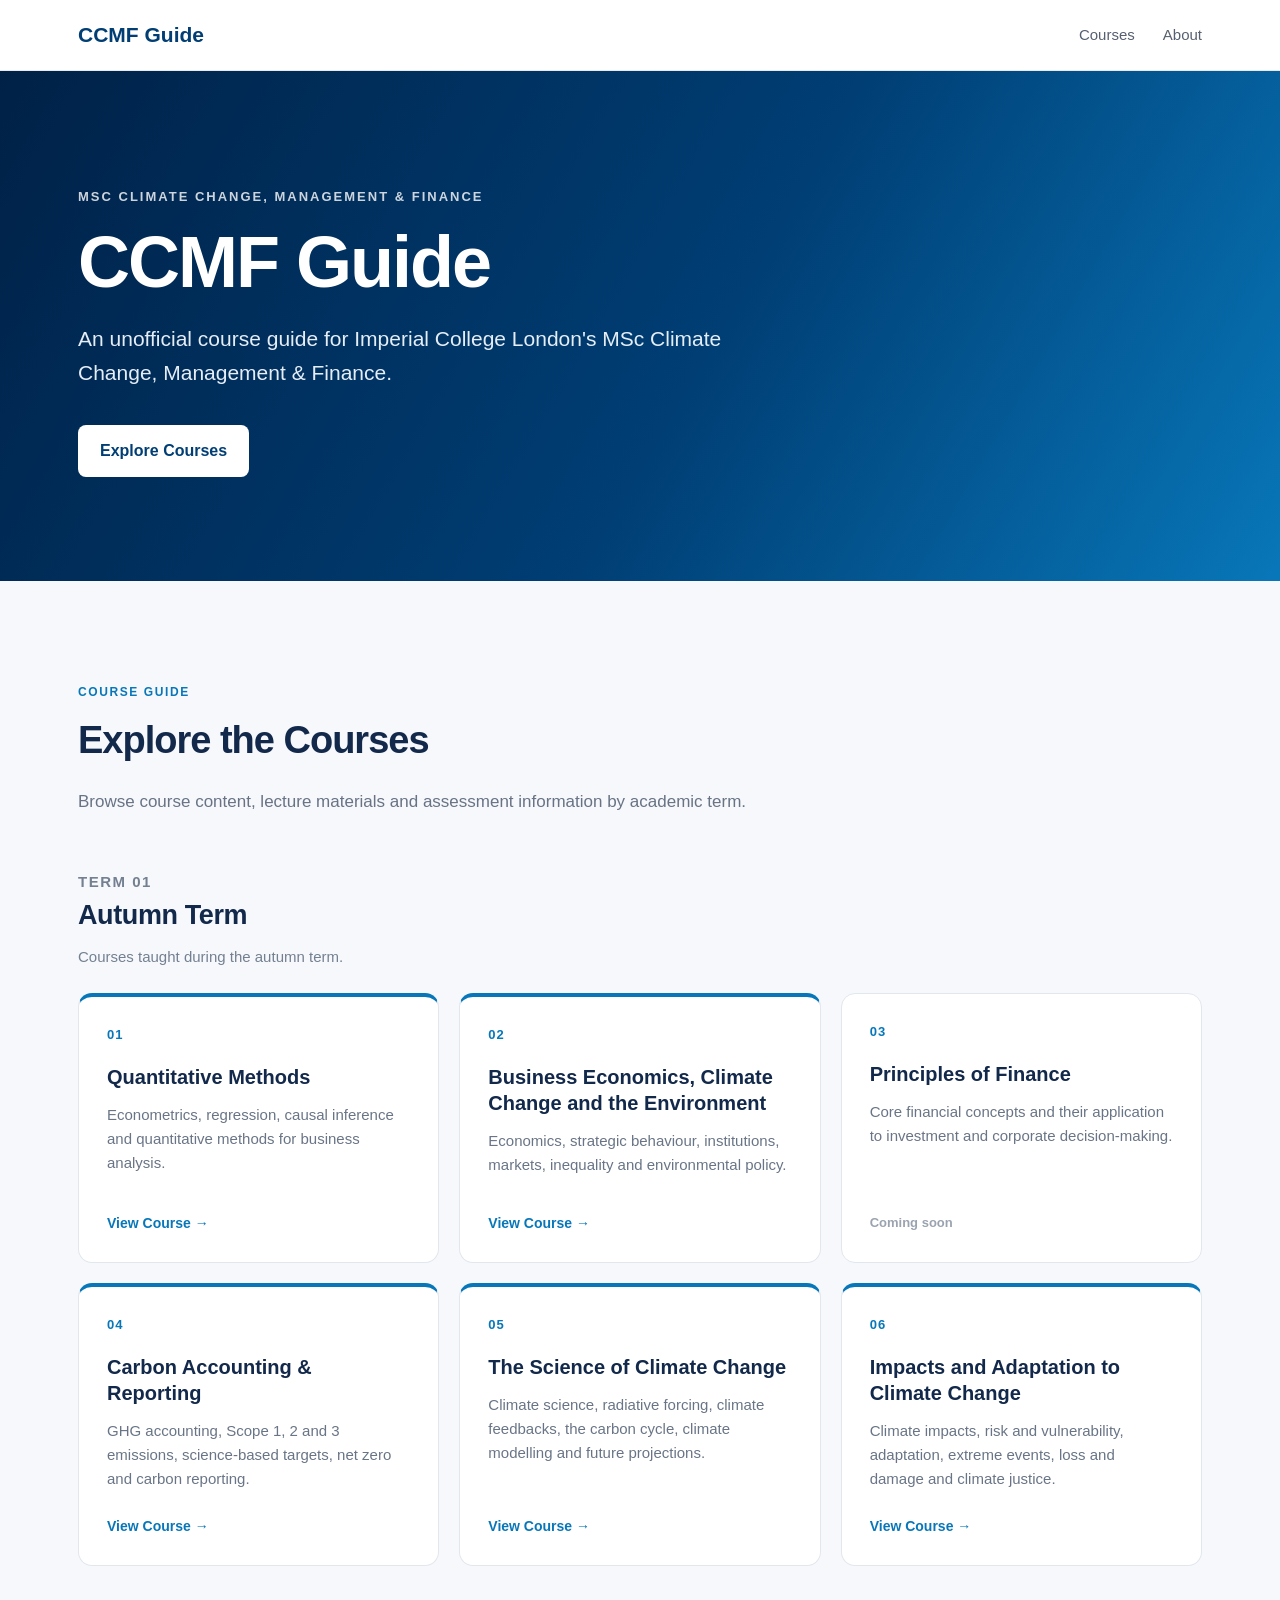
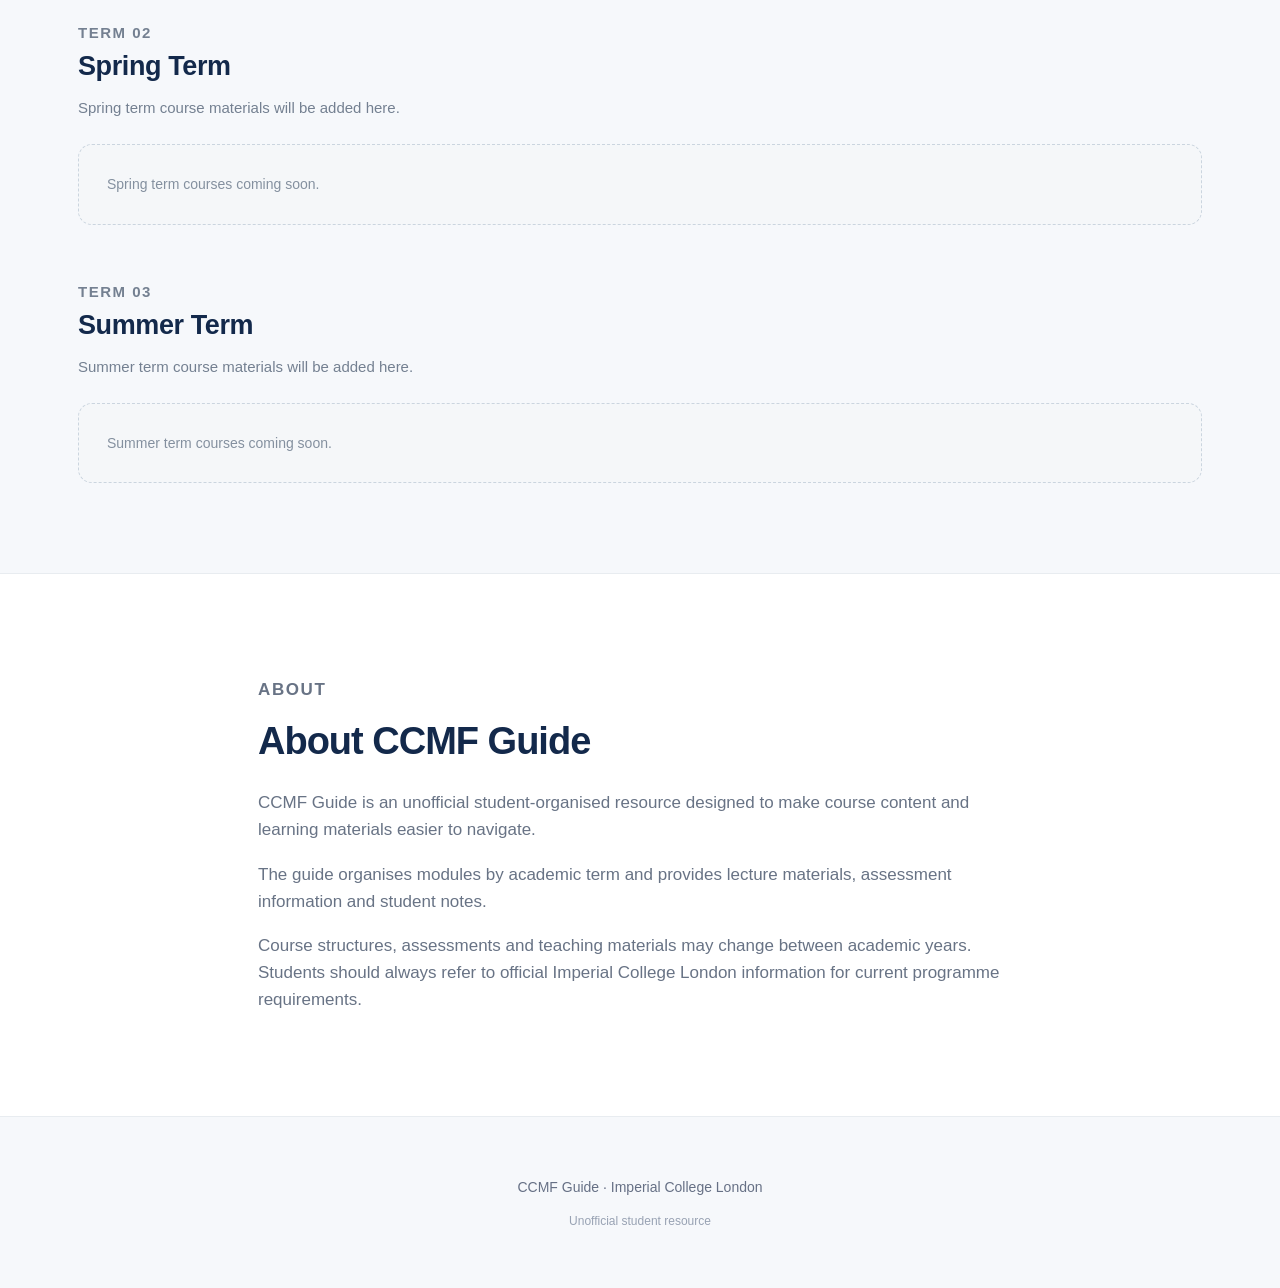
==== commit 3091724d: "Enhance course layout and styling in index.html Added styling for term sections and updated course l" ====
--- a/index.html
+++ b/index.html
@@ -16,6 +16,74 @@
     rel="stylesheet"
     href="style.css"
   >
+
+
+  <style>
+
+    /* =========================
+       TERM SECTIONS
+    ========================== */
+
+    .term-section {
+      margin-top: 55px;
+    }
+
+
+    .term-heading {
+      margin-bottom: 24px;
+    }
+
+
+    .term-label {
+      margin: 0 0 8px;
+
+      color: #0877b9;
+
+      font-size: 12px;
+      font-weight: 700;
+
+      letter-spacing: 1.5px;
+      text-transform: uppercase;
+    }
+
+
+    .term-heading h3 {
+      margin: 0 0 8px;
+
+      color: #13294b;
+
+      font-size: 27px;
+      letter-spacing: -0.4px;
+    }
+
+
+    .term-heading p {
+      margin: 0;
+
+      color: #748091;
+
+      font-size: 15px;
+      line-height: 1.6;
+    }
+
+
+    .term-placeholder {
+      margin-top: 20px;
+
+      padding: 28px;
+
+      background: #f5f7f9;
+
+      border: 1px dashed #cbd5df;
+
+      border-radius: 14px;
+
+      color: #84909f;
+
+      font-size: 14px;
+    }
+
+  </style>
 
 </head>
 
@@ -107,7 +175,7 @@
       <div class="section-heading">
 
         <p class="section-label">
-          COMPULSORY MODULES
+          COURSE GUIDE
         </p>
 
 
@@ -117,233 +185,340 @@
 
 
         <p>
-          Course content, lecture materials and assessment information.
+          Browse course content,
+          lecture materials
+          and assessment information
+          by academic term.
         </p>
 
       </div>
 
 
 
-      <div class="course-grid">
-
-
-
-        <!-- COURSE 01 -->
-
-        <a
-          href="quantitative-methods.html"
-          class="course-card active-course"
-        >
-
-          <div class="course-number">
-            01
+      <!-- =========================
+           AUTUMN TERM
+      ========================== -->
+
+      <div class="term-section">
+
+
+        <div class="term-heading">
+
+          <p class="term-label">
+            TERM 01
+          </p>
+
+
+          <h3>
+            Autumn Term
+          </h3>
+
+
+          <p>
+            Courses taught during the autumn term.
+          </p>
+
+        </div>
+
+
+
+        <div class="course-grid">
+
+
+
+          <!-- COURSE 01 -->
+
+          <a
+            href="quantitative-methods.html"
+            class="course-card active-course"
+          >
+
+            <div class="course-number">
+              01
+            </div>
+
+
+            <h3>
+              Quantitative Methods
+            </h3>
+
+
+            <p>
+
+              Econometrics,
+              regression,
+              causal inference
+              and quantitative methods
+              for business analysis.
+
+            </p>
+
+
+            <span class="view-course">
+              View Course →
+            </span>
+
+          </a>
+
+
+
+          <!-- COURSE 02 -->
+
+          <a
+            href="business-economics-climate-change-environment.html"
+            class="course-card active-course"
+          >
+
+            <div class="course-number">
+              02
+            </div>
+
+
+            <h3>
+              Business Economics, Climate Change and the Environment
+            </h3>
+
+
+            <p>
+
+              Economics,
+              strategic behaviour,
+              institutions,
+              markets,
+              inequality
+              and environmental policy.
+
+            </p>
+
+
+            <span class="view-course">
+              View Course →
+            </span>
+
+          </a>
+
+
+
+          <!-- COURSE 03 -->
+
+          <div class="course-card coming-soon">
+
+            <div class="course-number">
+              03
+            </div>
+
+
+            <h3>
+              Principles of Finance
+            </h3>
+
+
+            <p>
+
+              Core financial concepts
+              and their application
+              to investment
+              and corporate decision-making.
+
+            </p>
+
+
+            <span class="status">
+              Coming soon
+            </span>
+
           </div>
 
 
+
+          <!-- COURSE 04 -->
+
+          <a
+            href="carbon-accounting-reporting.html"
+            class="course-card active-course"
+          >
+
+            <div class="course-number">
+              04
+            </div>
+
+
+            <h3>
+              Carbon Accounting &amp; Reporting
+            </h3>
+
+
+            <p>
+
+              GHG accounting,
+              Scope 1, 2 and 3 emissions,
+              science-based targets,
+              net zero
+              and carbon reporting.
+
+            </p>
+
+
+            <span class="view-course">
+              View Course →
+            </span>
+
+          </a>
+
+
+
+          <!-- COURSE 05 -->
+
+          <a
+            href="science-of-climate-change.html"
+            class="course-card active-course"
+          >
+
+            <div class="course-number">
+              05
+            </div>
+
+
+            <h3>
+              The Science of Climate Change
+            </h3>
+
+
+            <p>
+
+              Climate science,
+              radiative forcing,
+              climate feedbacks,
+              the carbon cycle,
+              climate modelling
+              and future projections.
+
+            </p>
+
+
+            <span class="view-course">
+              View Course →
+            </span>
+
+          </a>
+
+
+
+          <!-- COURSE 06 -->
+
+          <a
+            href="impacts-adaptation-climate-change.html"
+            class="course-card active-course"
+          >
+
+            <div class="course-number">
+              06
+            </div>
+
+
+            <h3>
+              Impacts and Adaptation to Climate Change
+            </h3>
+
+
+            <p>
+
+              Climate impacts,
+              risk and vulnerability,
+              adaptation,
+              extreme events,
+              loss and damage
+              and climate justice.
+
+            </p>
+
+
+            <span class="view-course">
+              View Course →
+            </span>
+
+          </a>
+
+
+
+        </div>
+
+      </div>
+
+
+
+      <!-- =========================
+           SPRING TERM
+      ========================== -->
+
+      <div class="term-section">
+
+
+        <div class="term-heading">
+
+          <p class="term-label">
+            TERM 02
+          </p>
+
+
           <h3>
-            Quantitative Methods
+            Spring Term
           </h3>
 
 
           <p>
-
-            Econometrics,
-            regression,
-            causal inference
-            and quantitative methods
-            for business analysis.
-
+            Spring term course materials will be added here.
           </p>
 
-
-          <span class="view-course">
-            View Course →
-          </span>
-
-        </a>
-
-
-
-        <!-- COURSE 02 -->
-
-        <a
-          href="business-economics-climate-change-environment.html"
-          class="course-card active-course"
-        >
-
-          <div class="course-number">
-            02
-          </div>
+        </div>
+
+
+        <div class="term-placeholder">
+
+          Spring term courses coming soon.
+
+        </div>
+
+
+      </div>
+
+
+
+      <!-- =========================
+           SUMMER TERM
+      ========================== -->
+
+      <div class="term-section">
+
+
+        <div class="term-heading">
+
+          <p class="term-label">
+            TERM 03
+          </p>
 
 
           <h3>
-            Business Economics, Climate Change and the Environment
+            Summer Term
           </h3>
 
 
           <p>
-
-            Economics,
-            strategic behaviour,
-            institutions,
-            markets,
-            inequality
-            and environmental policy.
-
+            Summer term course materials will be added here.
           </p>
 
-
-          <span class="view-course">
-            View Course →
-          </span>
-
-        </a>
-
-
-
-        <!-- COURSE 03 -->
-
-        <div class="course-card coming-soon">
-
-          <div class="course-number">
-            03
-          </div>
-
-
-          <h3>
-            Principles of Finance
-          </h3>
-
-
-          <p>
-
-            Core financial concepts
-            and their application
-            to investment
-            and corporate decision-making.
-
-          </p>
-
-
-          <span class="status">
-            Coming soon
-          </span>
-
         </div>
 
 
-
-        <!-- COURSE 04 -->
-
-        <a
-          href="carbon-accounting-reporting.html"
-          class="course-card active-course"
-        >
-
-          <div class="course-number">
-            04
-          </div>
-
-
-          <h3>
-            Carbon Accounting &amp; Reporting
-          </h3>
-
-
-          <p>
-
-            GHG accounting,
-            Scope 1, 2 and 3 emissions,
-            science-based targets,
-            net zero
-            and carbon reporting.
-
-          </p>
-
-
-          <span class="view-course">
-            View Course →
-          </span>
-
-        </a>
-
-
-
-        <!-- COURSE 05 -->
-
-        <a
-          href="science-of-climate-change.html"
-          class="course-card active-course"
-        >
-
-          <div class="course-number">
-            05
-          </div>
-
-
-          <h3>
-            The Science of Climate Change
-          </h3>
-
-
-          <p>
-
-            Climate science,
-            radiative forcing,
-            climate feedbacks,
-            the carbon cycle,
-            climate modelling
-            and future projections.
-
-          </p>
-
-
-          <span class="view-course">
-            View Course →
-          </span>
-
-        </a>
-
-
-
-        <!-- COURSE 06 -->
-
-        <a
-          href="impacts-adaptation-climate-change.html"
-          class="course-card active-course"
-        >
-
-          <div class="course-number">
-            06
-          </div>
-
-
-          <h3>
-            Impacts and Adaptation to Climate Change
-          </h3>
-
-
-          <p>
-
-            Climate impacts,
-            risk and vulnerability,
-            adaptation,
-            extreme events,
-            loss and damage
-            and climate justice.
-
-          </p>
-
-
-          <span class="view-course">
-            View Course →
-          </span>
-
-        </a>
-
+        <div class="term-placeholder">
+
+          Summer term courses coming soon.
+
+        </div>
 
 
       </div>
+
 
     </section>
 
@@ -379,9 +554,11 @@
 
         <p>
 
-          The guide currently focuses on selected compulsory modules
-          from the MSc Climate Change,
-          Management &amp; Finance programme.
+          The guide organises modules
+          by academic term
+          and provides lecture materials,
+          assessment information
+          and student notes.
 
         </p>
 
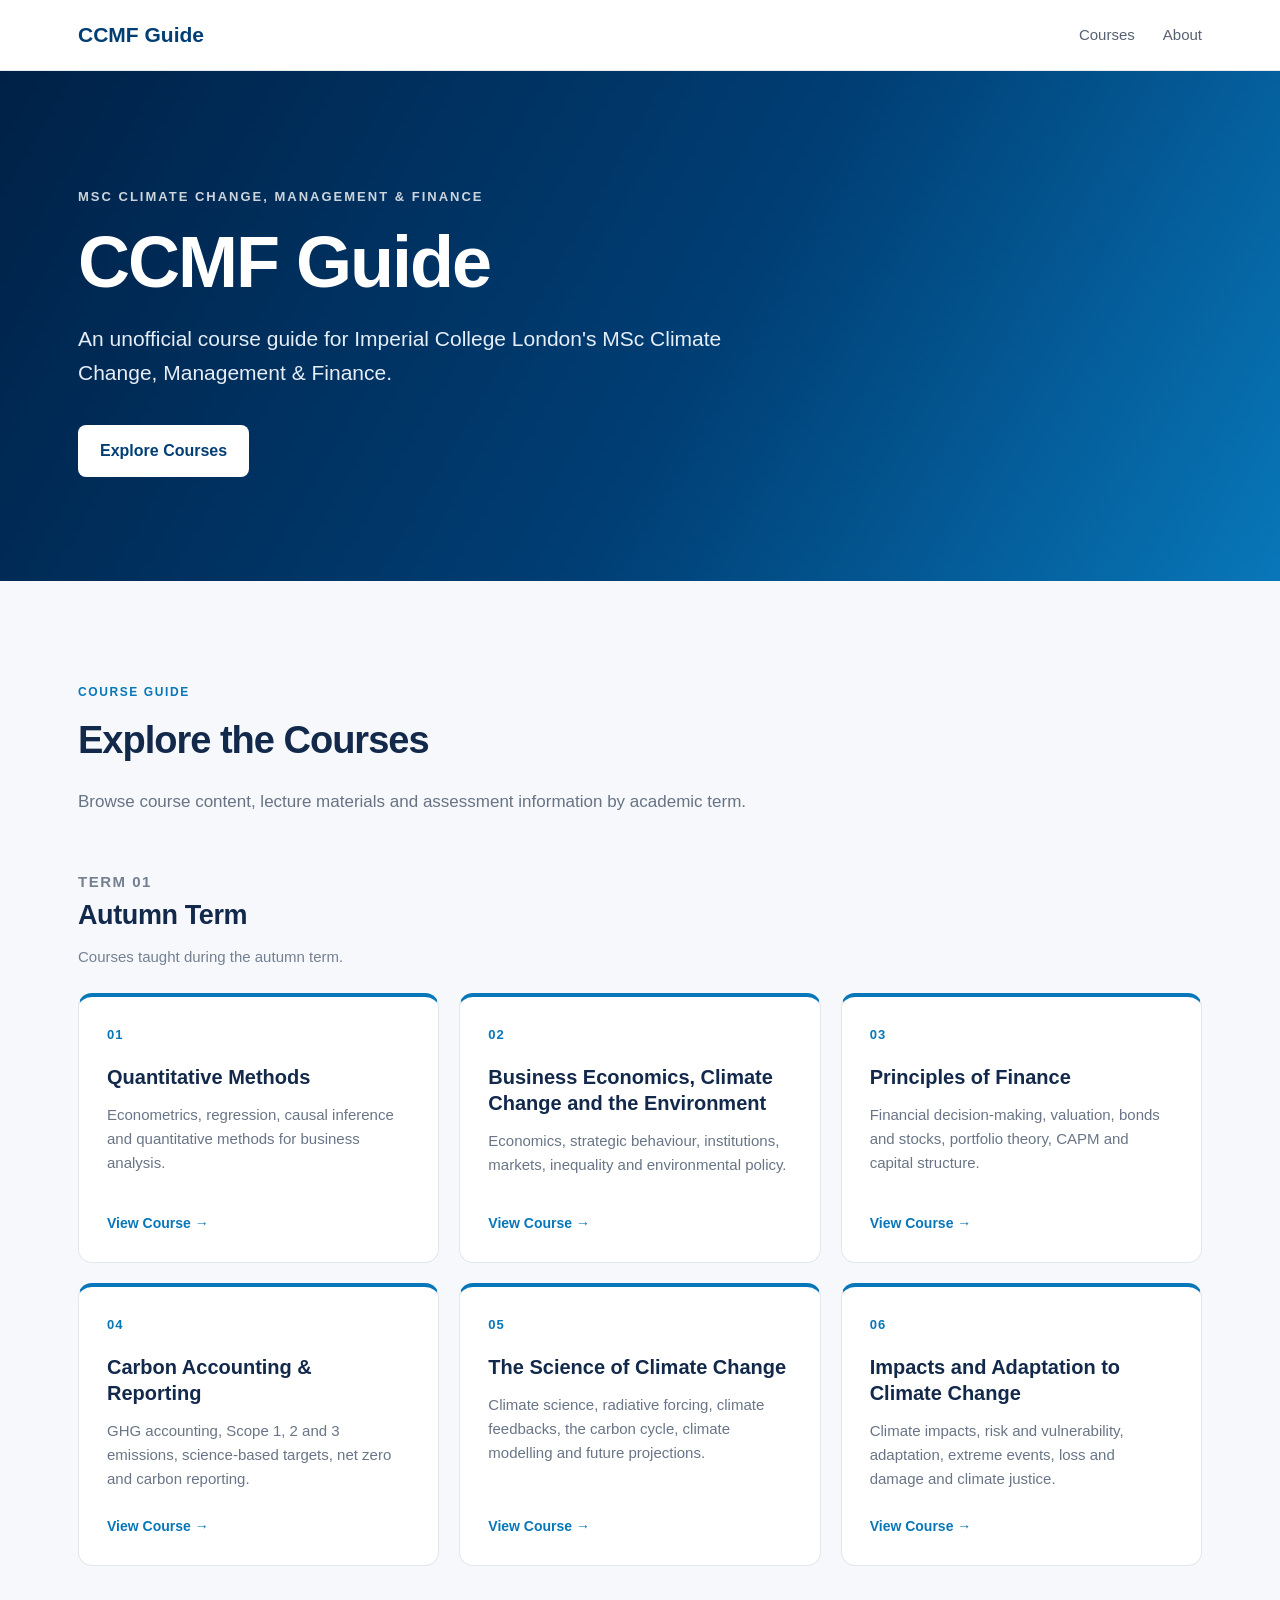
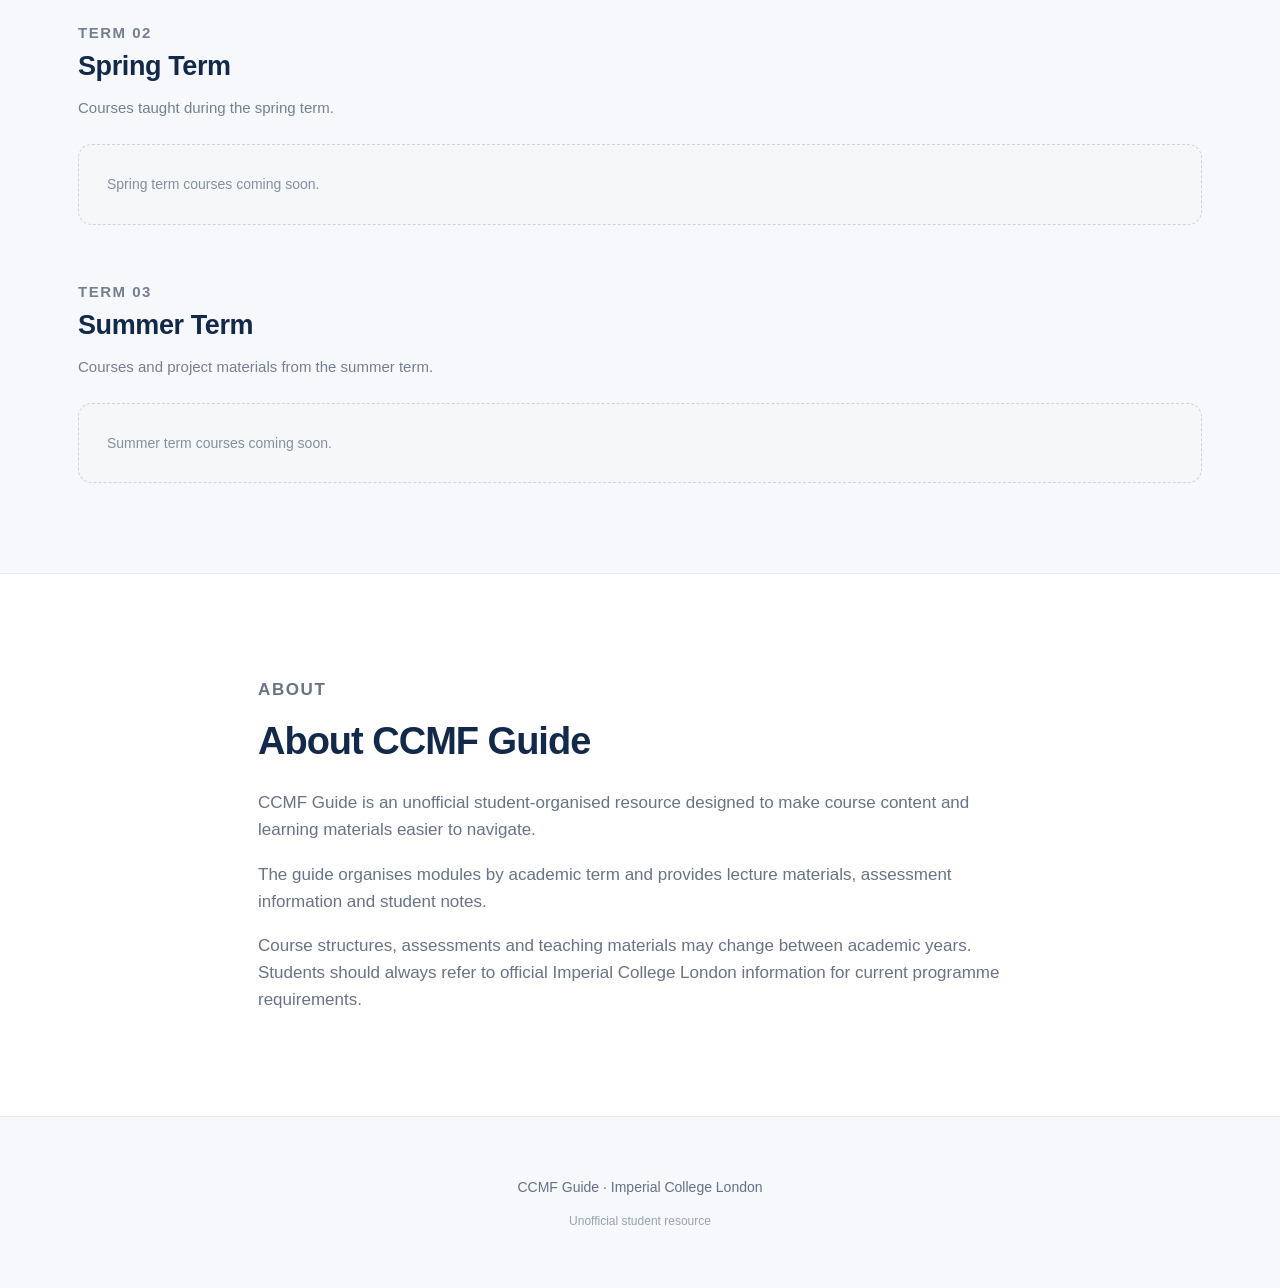
==== commit 36bbdaad: "Enhance styles and comments in index.html Added responsive styles and improved comments for sections" ====
--- a/index.html
+++ b/index.html
@@ -53,6 +53,7 @@
       color: #13294b;
 
       font-size: 27px;
+
       letter-spacing: -0.4px;
     }
 
@@ -63,6 +64,7 @@
       color: #748091;
 
       font-size: 15px;
+
       line-height: 1.6;
     }
 
@@ -83,6 +85,19 @@
       font-size: 14px;
     }
 
+
+    /* =========================
+       RESPONSIVE
+    ========================== */
+
+    @media (max-width: 760px) {
+
+      .term-heading h3 {
+        font-size: 24px;
+      }
+
+    }
+
   </style>
 
 </head>
@@ -91,7 +106,9 @@
 <body>
 
 
-  <!-- NAVIGATION -->
+  <!-- =========================
+       NAVIGATION
+  ========================== -->
 
   <header class="navbar">
 
@@ -123,7 +140,9 @@
 
 
 
-  <!-- HERO -->
+  <!-- =========================
+       HERO
+  ========================== -->
 
   <section class="hero">
 
@@ -164,7 +183,9 @@
 
 
 
-    <!-- COURSES -->
+    <!-- =========================
+         COURSES
+    ========================== -->
 
     <section
       class="courses-section"
@@ -195,9 +216,9 @@
 
 
 
-      <!-- =========================
+      <!-- ========================================
            AUTUMN TERM
-      ========================== -->
+      ========================================= -->
 
       <div class="term-section">
 
@@ -226,7 +247,9 @@
 
 
 
-          <!-- COURSE 01 -->
+          <!-- =========================
+               COURSE 01
+          ========================== -->
 
           <a
             href="quantitative-methods.html"
@@ -262,7 +285,9 @@
 
 
 
-          <!-- COURSE 02 -->
+          <!-- =========================
+               COURSE 02
+          ========================== -->
 
           <a
             href="business-economics-climate-change-environment.html"
@@ -299,9 +324,14 @@
 
 
 
-          <!-- COURSE 03 -->
-
-          <div class="course-card coming-soon">
+          <!-- =========================
+               COURSE 03
+          ========================== -->
+
+          <a
+            href="principles-of-finance.html"
+            class="course-card active-course"
+          >
 
             <div class="course-number">
               03
@@ -315,23 +345,27 @@
 
             <p>
 
-              Core financial concepts
-              and their application
-              to investment
-              and corporate decision-making.
+              Financial decision-making,
+              valuation,
+              bonds and stocks,
+              portfolio theory,
+              CAPM
+              and capital structure.
 
             </p>
 
 
-            <span class="status">
-              Coming soon
+            <span class="view-course">
+              View Course →
             </span>
 
-          </div>
-
-
-
-          <!-- COURSE 04 -->
+          </a>
+
+
+
+          <!-- =========================
+               COURSE 04
+          ========================== -->
 
           <a
             href="carbon-accounting-reporting.html"
@@ -367,7 +401,9 @@
 
 
 
-          <!-- COURSE 05 -->
+          <!-- =========================
+               COURSE 05
+          ========================== -->
 
           <a
             href="science-of-climate-change.html"
@@ -404,7 +440,9 @@
 
 
 
-          <!-- COURSE 06 -->
+          <!-- =========================
+               COURSE 06
+          ========================== -->
 
           <a
             href="impacts-adaptation-climate-change.html"
@@ -447,9 +485,9 @@
 
 
 
-      <!-- =========================
+      <!-- ========================================
            SPRING TERM
-      ========================== -->
+      ========================================= -->
 
       <div class="term-section">
 
@@ -467,7 +505,7 @@
 
 
           <p>
-            Spring term course materials will be added here.
+            Courses taught during the spring term.
           </p>
 
         </div>
@@ -484,9 +522,9 @@
 
 
 
-      <!-- =========================
+      <!-- ========================================
            SUMMER TERM
-      ========================== -->
+      ========================================= -->
 
       <div class="term-section">
 
@@ -504,7 +542,7 @@
 
 
           <p>
-            Summer term course materials will be added here.
+            Courses and project materials from the summer term.
           </p>
 
         </div>
@@ -520,11 +558,14 @@
       </div>
 
 
+
     </section>
 
 
 
-    <!-- ABOUT -->
+    <!-- =========================
+         ABOUT
+    ========================== -->
 
     <section
       class="about-section"
@@ -585,7 +626,9 @@
 
 
 
-  <!-- FOOTER -->
+  <!-- =========================
+       FOOTER
+  ========================== -->
 
   <footer>
 
